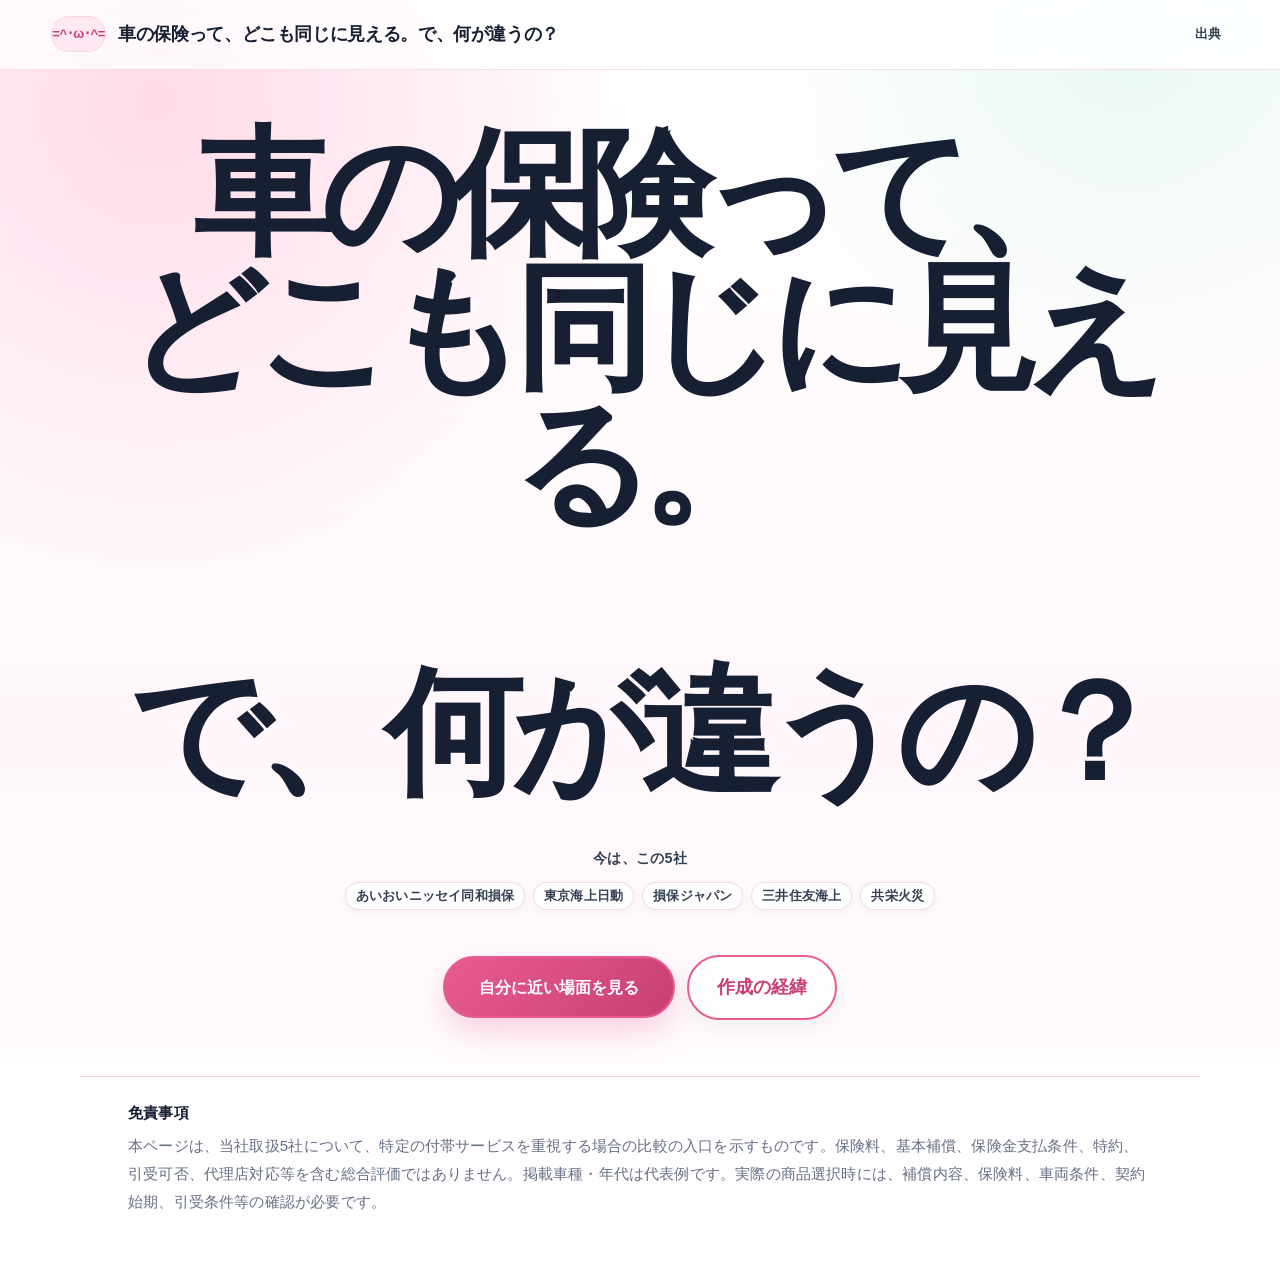
==== index.html @ 7c04222b "Improve case list transition feedback" ====
<!doctype html>
<html lang="ja">
<head>
  <meta charset="utf-8">
  <meta name="viewport" content="width=device-width, initial-scale=1">
  <title>車の保険って、どこも同じに見える。で、何が違うの？</title>
  <meta name="description" content="似ていて選びにくい自動車保険5社を、読者の場面ごとに整理するページです。">
  <link rel="stylesheet" href="style.css">
</head>
<body>
  <header class="site-header">
    <a class="brand" href="#home" data-nav="home" aria-label="トップへ">
      <span class="cat-mark" aria-hidden="true">=^･ω･^=</span>
      <span>車の保険って、どこも同じに見える。で、何が違うの？</span>
    </a>
    <nav class="top-nav" aria-label="補足情報">
      <button type="button" data-nav="sources">出典</button>
    </nav>
  </header>

  <main>
    <section id="home" class="screen active hero" aria-labelledby="home-title">
      <div class="first-view">
        <h1 id="home-title">車の保険って、<br>どこも同じに見える。<br><br>で、何が違うの？</h1>
        <div class="current-companies" aria-label="今表示している保険会社">
          <p class="current-companies-title">今は、この5社</p>
          <ul class="company-chips">
            <li>あいおいニッセイ同和損保</li>
            <li>東京海上日動</li>
            <li>損保ジャパン</li>
            <li>三井住友海上</li>
            <li>共栄火災</li>
          </ul>
        </div>
        <div class="hero-actions single-action">
          <button class="primary-btn" type="button" data-nav="cases">自分に近い場面を見る</button>
          <button class="secondary-btn hero-sub-btn" type="button" data-nav="background">作成の経緯</button>
        </div>
      </div>
    </section>

    <section id="cases" class="screen result-screen" aria-labelledby="cases-title">
      <p class="eyebrow">場面一覧</p>
      <div class="cases-arrival" aria-live="polite">場面一覧を表示しました</div>
      <h1 id="cases-title">いちばん近い使い方を選ぶ</h1>
      <p class="cases-lead">この中から、いちばん近い使い方を選んでください。</p>
      <p>車の使い方が近い場面から、事故時に重視したい付帯サービスの違いを確認できます。近い場面を選ぶと、第一比較候補にする理由と、他社との比較ポイントを確認できます。</p>
      <div id="caseCards" class="case-cards" aria-label="場面一覧"></div>
      <p class="diagnosis-link"><button type="button" id="startBtnFromCases">詳しく診断したい方はこちら</button></p>
    </section>

    <section id="caseDetail" class="screen result-screen" aria-labelledby="case-detail-title">
      <div id="caseDetailBody"></div>
    </section>

    <section id="question" class="screen" aria-labelledby="question-title">
      <div class="question-shell">
        <div class="progress-meta"><span id="questionCount">質問 1 / 20</span><span id="answeredCount">未回答</span></div>
        <div class="progress-track" aria-hidden="true"><div id="progressBar" class="progress-bar"></div></div>
        <article class="question-card">
          <p id="questionCategory" class="eyebrow"></p>
          <h1 id="question-title"></h1>
          <div id="choices" class="choices"></div>
        </article>
        <div class="question-actions">
          <button id="backBtn" class="secondary-btn" type="button">戻る</button>
          <button id="nextBtn" class="primary-btn" type="button">次へ</button>
        </div>
      </div>
    </section>

    <section id="summary" class="screen result-screen" aria-labelledby="summary-title">
      <p class="eyebrow">結果サマリー</p>
      <h1 id="summary-title">あなたの事故時不安タイプは…</h1>
      <div id="topResult" class="top-result"></div>
      <div id="scoreList" class="score-list"></div>
      <p id="compareReason" class="callout"></p>
      <div class="screen-actions">
        <button class="primary-btn" type="button" data-nav="detail">詳細理由を見る</button>
        <button class="secondary-btn" type="button" data-nav="actions">次のアクション</button>
      </div>
    </section>

    <section id="detail" class="screen result-screen" aria-labelledby="detail-title">
      <p class="eyebrow">詳細理由</p>
      <h1 id="detail-title">なぜこのタイプに近いのか</h1>
      <div id="detailBody" class="detail-grid"></div>
      <div class="screen-actions">
        <button class="secondary-btn" type="button" data-nav="summary">結果サマリーへ戻る</button>
        <button class="primary-btn" type="button" data-nav="actions">次のアクションへ</button>
      </div>
    </section>

    <section id="actions" class="screen result-screen" aria-labelledby="actions-title">
      <p class="eyebrow">次のアクション</p>
      <h1 id="actions-title">結果を保険選びの軸にする</h1>
      <div class="action-cards">
        <article><h2>詳細を見る</h2><p>一致度が高い理由を確認し、事故時に何を重視したいかを言葉にしておきましょう。</p></article>
        <article><h2>他のタイプも比較する</h2><p>上位だけでなく、条件次第のタイプも確認すると見落としを減らせます。</p></article>
        <article><h2>契約前に確認する</h2><p>実際の契約判断には補償内容・保険料・車両条件の確認が必要です。</p></article>
      </div>
      <div class="screen-actions"><button class="secondary-btn" type="button" data-nav="summary">結果へ戻る</button><button class="primary-btn" type="button" id="restartBtn">もう一度診断する</button></div>
    </section>



    <section id="background" class="screen result-screen" aria-labelledby="background-title">
      <p class="eyebrow">作成の経緯</p>
      <h1 id="background-title">似ていて選びにくい、をほどくために</h1>
      <div class="background-reading" aria-label="作成の経緯">
        <p>自動車保険って、パンフレットを見るとだいたい全部良さそうに見えます。</p>
        <p>事故対応もある。<br>ドラレコもある。<br>ロードサービスもある。<br>家族への通知もある。</p>
        <p>でも、選ぶ側からすると、<br>「で、自分の場合はどこを見るの？」<br>ってなりませんか。</p>
        <p>このページは、保険会社の優劣を決めるためではありません。</p>
        <p>今は、あいおいニッセイ同和損保、東京海上日動、損保ジャパン、三井住友海上、共栄火災の5社を、<br>事故の場面ごとに見たとき、どこに違いが出るのかを整理しています。</p>
        <p>なんとなく良さそう、で選ばないための入口です。</p>
      </div>
    </section>

    <section id="sources" class="screen result-screen" aria-labelledby="sources-title">
      <p class="eyebrow">出典・参考資料</p>
      <h1 id="sources-title">このページの出典</h1>
      <p>各社の公式サイト・商品説明資料など一次情報をもとに、付帯サービス面の比較入口を整理しています。情報確認日：2026年6月25日。商品資料によって対象となる契約始期日が異なります。</p>
      <ul class="source-list">
        <li><a href="#">あいおいニッセイ同和損保 公式サイト</a></li>
        <li><a href="#">東京海上日動 公式サイト</a></li>
        <li><a href="#">損保ジャパン 公式サイト</a></li>
        <li><a href="#">三井住友海上 公式サイト</a></li>
        <li><a href="#">共栄火災 公式サイト</a></li>
        <li><a href="#">金融庁「自動車保険の概況」</a></li>
        <li><a href="#">国土交通省「交通事故統計」</a></li>
        <li><a href="#">一般社団法人 日本損害保険協会</a></li>
        <li><a href="#">各社パンフレット・商品説明資料・重要事項説明書</a></li>
      </ul>
    </section>
  </main>

  <footer class="disclaimer">
    <strong>免責事項</strong>
    <p>本ページは、当社取扱5社について、特定の付帯サービスを重視する場合の比較の入口を示すものです。保険料、基本補償、保険金支払条件、特約、引受可否、代理店対応等を含む総合評価ではありません。掲載車種・年代は代表例です。実際の商品選択時には、補償内容、保険料、車両条件、契約始期、引受条件等の確認が必要です。</p>
  </footer>
  <script src="script.js"></script>
</body>
</html>
---- style.css ----
:root{
  --rose-50:#fff7fb;
  --rose-100:#ffe8f1;
  --rose-200:#ffd1e2;
  --rose-500:#e85b91;
  --rose-600:#c83f73;
  --plum-900:#172033;
  --plum-700:#344054;
  --slate-500:#667085;
  --line:#f0d6e2;
  --paper:#fff;
  --paper-tint:#fffafd;
  --mint:#e8f8f1;
  --shadow-sm:0 8px 24px rgba(41,28,48,.08);
  --shadow-lg:0 26px 70px rgba(37,27,43,.13);
  --radius-lg:28px;
  --radius-md:20px;
  --content:1120px;
}
*{box-sizing:border-box}
html{scroll-behavior:auto}
body{
  margin:0;
  min-height:100vh;
  background:
    radial-gradient(circle at 12% 8%,rgba(255,209,226,.78),transparent 30rem),
    radial-gradient(circle at 88% 2%,rgba(232,248,241,.9),transparent 24rem),
    linear-gradient(180deg,#fff 0%,var(--rose-50) 58%,#fff 100%);
  color:var(--plum-900);
  font-family:ui-sans-serif,-apple-system,BlinkMacSystemFont,"Hiragino Sans","Yu Gothic",Meiryo,sans-serif;
  font-size:18px;
  line-height:1.85;
  letter-spacing:.01em;
}
button,a{touch-action:manipulation}
button{font:inherit}
a{color:var(--rose-600);text-underline-offset:.18em}
a:hover{color:var(--plum-900)}
.site-header{
  position:sticky;top:0;z-index:10;
  display:flex;justify-content:space-between;gap:16px;align-items:center;
  padding:16px clamp(18px,4vw,56px);
  background:rgba(255,255,255,.78);
  backdrop-filter:blur(18px) saturate(145%);
  border-bottom:1px solid rgba(240,214,226,.78);
}
.brand{display:flex;gap:12px;align-items:center;color:var(--plum-900);text-decoration:none;font-weight:900;letter-spacing:-.02em}
.cat-mark{display:inline-grid;place-items:center;min-width:36px;height:36px;border-radius:999px;background:var(--rose-100);color:var(--rose-600);font-size:13px;border:1px solid var(--rose-200)}
.top-nav{display:flex;gap:8px;padding:4px;border:1px solid rgba(240,214,226,.75);border-radius:999px;background:rgba(255,255,255,.74)}
.top-nav button{border:0;background:transparent;color:var(--slate-500);padding:8px 14px;border-radius:999px;cursor:pointer;font-weight:800;font-size:.92rem}
.top-nav button:hover{background:var(--rose-50);color:var(--rose-600)}
.screen{display:none;max-width:var(--content);margin:0 auto;padding:78px clamp(18px,4vw,48px)}
.screen.active{display:block}
.hero{grid-template-columns:minmax(0,1.18fr) minmax(300px,.82fr);gap:42px;align-items:center;min-height:calc(100vh - 156px)}
.hero.active{display:grid}
.hero-copy{position:relative}.hero-copy:before{content:"";position:absolute;left:-22px;top:6px;width:6px;height:96px;border-radius:99px;background:linear-gradient(var(--rose-500),var(--rose-200));display:none}
.eyebrow{margin:0 0 10px;color:var(--rose-600);font-weight:900;letter-spacing:.12em;font-size:.78rem;text-transform:uppercase}
h1{font-size:clamp(2.15rem,5vw,4.35rem);line-height:1.13;margin:8px 0 28px;letter-spacing:-.055em;font-weight:950;text-wrap:balance}
h2{font-size:1.35rem;line-height:1.42;margin:0 0 10px;letter-spacing:-.025em}.hero-copy p{max-width:760px;color:var(--plum-700)}
.note,.disclaimer{font-size:.94rem;color:var(--slate-500)}
.primary-btn,.secondary-btn{border-radius:999px;padding:14px 28px;border:2px solid var(--rose-500);cursor:pointer;font-weight:900;transition:transform .18s ease,box-shadow .18s ease,background .18s ease,border-color .18s ease;min-height:56px}
.primary-btn{background:linear-gradient(135deg,var(--rose-500),var(--rose-600));color:#fff;box-shadow:0 14px 30px rgba(232,91,145,.26)}
.primary-btn:hover{transform:translateY(-2px);box-shadow:0 18px 38px rgba(232,91,145,.32)}
.primary-btn:disabled{opacity:.45;cursor:not-allowed;transform:none;box-shadow:none}.secondary-btn{background:rgba(255,255,255,.86);color:var(--rose-600)}.secondary-btn:hover{background:var(--rose-50);transform:translateY(-1px)}
.hero-card,.question-card,.top-result,.score-row,.detail-grid article,.action-cards article,.source-list,.case-detail-panel{background:rgba(255,255,255,.88);border:1px solid rgba(240,214,226,.86);border-radius:var(--radius-lg);box-shadow:var(--shadow-lg)}
.hero-card{padding:36px;position:relative;overflow:hidden}.hero-card:after{content:"";position:absolute;right:-42px;bottom:-42px;width:160px;height:160px;border-radius:999px;background:var(--mint);z-index:-1}.hero-card ul{margin:18px 0 0;padding:0;list-style:none;display:grid;gap:12px}.hero-card li{padding:12px 14px;border-radius:16px;background:var(--rose-50);font-weight:800;color:var(--plum-700)}
.line-cat{width:88px;height:56px;border:3px solid var(--rose-500);border-bottom:0;border-radius:50px 50px 0 0;position:relative;margin-bottom:22px}.line-cat:before,.line-cat:after{content:"";position:absolute;top:-12px;width:0;height:0;border-left:12px solid transparent;border-right:12px solid transparent;border-bottom:18px solid var(--rose-500)}.line-cat:before{left:10px}.line-cat:after{right:10px}
.question-shell{max-width:850px;margin:0 auto}.progress-meta{display:flex;justify-content:space-between;color:var(--slate-500);font-weight:800;font-size:.92rem}.progress-track{height:12px;background:var(--rose-100);border-radius:99px;overflow:hidden;margin:12px 0 24px;box-shadow:inset 0 1px 2px rgba(37,27,43,.08)}.progress-bar{height:100%;width:5%;background:linear-gradient(90deg,var(--rose-500),var(--rose-600));border-radius:99px;transition:width .22s ease}.question-card{padding:clamp(26px,5vw,48px)}
.choices{display:grid;gap:12px}.choice{display:flex;gap:14px;align-items:flex-start;width:100%;text-align:left;border:2px solid var(--rose-100);border-radius:22px;background:#fff;padding:17px 18px;cursor:pointer;color:var(--plum-700);box-shadow:0 4px 14px rgba(41,28,48,.04);transition:.18s ease}.choice:hover,.choice.selected{border-color:var(--rose-500);background:linear-gradient(180deg,#fff,var(--rose-50));transform:translateY(-1px)}.choice.selected{box-shadow:0 10px 28px rgba(232,91,145,.16)}.choice-key{display:inline-grid;place-items:center;min-width:34px;height:34px;border-radius:50%;background:var(--rose-100);color:var(--rose-600);font-weight:950;line-height:1}
.question-actions,.screen-actions{display:flex;gap:12px;justify-content:space-between;margin-top:26px;flex-wrap:wrap}.result-screen{max-width:1000px}.result-screen>p:not(.eyebrow){color:var(--plum-700);max-width:820px}.top-result{padding:34px;margin-bottom:22px;background:linear-gradient(135deg,#fff 0%,var(--rose-50) 100%);position:relative;overflow:hidden}.top-result:after{content:"Best match";position:absolute;right:28px;top:26px;color:rgba(200,63,115,.12);font-weight:950;font-size:clamp(2rem,8vw,5.5rem);letter-spacing:-.08em;line-height:1}.top-result h2{font-size:clamp(1.9rem,4vw,3rem);margin:8px 0 10px;position:relative;z-index:1}.top-result p{position:relative;z-index:1;max-width:720px;color:var(--plum-700)}
.score-list{display:grid;gap:14px}.score-row{padding:20px 22px;box-shadow:var(--shadow-sm)}.score-head{display:flex;justify-content:space-between;gap:14px;font-weight:900;line-height:1.5}.meter{height:11px;background:var(--rose-100);border-radius:99px;overflow:hidden;margin-top:12px}.meter span{display:block;height:100%;background:linear-gradient(90deg,var(--rose-500),var(--rose-600));border-radius:inherit}.badge{display:inline-block;background:#fff;color:var(--rose-600);border:1px solid var(--rose-200);padding:4px 12px;border-radius:999px;font-size:.85rem;font-weight:900}.callout{border:1px solid var(--rose-200);border-left:6px solid var(--rose-500);background:#fff;padding:18px 20px;border-radius:18px;box-shadow:var(--shadow-sm);color:var(--plum-700)}
.detail-grid,.action-cards{display:grid;grid-template-columns:repeat(2,minmax(0,1fr));gap:16px}.detail-grid article,.action-cards article{padding:26px;box-shadow:var(--shadow-sm)}.detail-grid article p,.action-cards article p{color:var(--plum-700);margin-bottom:0}.action-cards article:nth-child(1),.detail-grid article:nth-child(1){background:linear-gradient(180deg,#fff,var(--rose-50))}

.hero-actions{display:flex;gap:12px;flex-wrap:wrap;margin:28px 0 12px}
.subtle-link,.diagnosis-link{margin-top:18px;color:var(--slate-500);font-size:.94rem}.subtle-link button,.diagnosis-link button,.footer-link{border:0;background:transparent;color:var(--rose-600);text-decoration:underline;text-underline-offset:.18em;cursor:pointer;font-weight:800;padding:0}.subtle-link button:hover,.diagnosis-link button:hover,.footer-link:hover{color:var(--plum-900)}
.case-cards{display:grid;grid-template-columns:repeat(2,minmax(0,1fr));gap:16px;margin-top:28px}.case-detail-panel{padding:clamp(26px,5vw,42px);background:linear-gradient(180deg,#fff,var(--rose-50));box-shadow:var(--shadow-lg)}.case-detail-panel h1{font-size:clamp(2rem,4vw,3.25rem)}.case-detail-grid{display:grid;grid-template-columns:repeat(2,minmax(0,1fr));gap:16px;margin-top:24px}.case-detail-grid article{padding:20px;border-radius:20px;background:#fff;border:1px solid rgba(240,214,226,.86);box-shadow:var(--shadow-sm)}.case-detail-grid p{margin:0;color:var(--plum-700)}.quiet{border-color:var(--rose-200);box-shadow:none}

.source-list{padding:18px;list-style:none;display:grid;gap:10px}.source-list li{margin:0}.source-list a{display:flex;align-items:center;gap:10px;padding:14px 16px;border-radius:16px;background:#fff;text-decoration:none;font-weight:800;color:var(--plum-700);border:1px solid rgba(240,214,226,.68)}.source-list a:before{content:"↗";display:inline-grid;place-items:center;width:26px;height:26px;border-radius:999px;background:var(--rose-100);color:var(--rose-600);font-size:.85rem}.source-list a:hover{border-color:var(--rose-500);transform:translateY(-1px);box-shadow:var(--shadow-sm)}
.disclaimer{max-width:var(--content);margin:0 auto 36px;padding:22px clamp(18px,4vw,48px);border-top:1px solid var(--line)}.disclaimer strong{color:var(--plum-900)}.disclaimer p{margin:.35rem 0 0}
@media(min-width:900px){.hero-copy:before{display:block}}
@media(max-width:760px){body{font-size:16px;line-height:1.78}.site-header{align-items:center}.brand span:last-child{font-size:.95rem}.top-nav{display:none}.screen{padding-top:48px}.hero{min-height:auto}.hero.active,.detail-grid,.action-cards,.case-cards,.case-detail-grid{display:block}.hero-card,.detail-grid article,.action-cards article,.case-detail-grid article{margin-top:16px}h1{font-size:clamp(2rem,11vw,3rem)}.primary-btn,.secondary-btn{width:100%}.question-actions{flex-direction:column-reverse}.screen-actions{display:grid}.score-head{display:block}.top-result:after{display:none}.source-list{padding:12px}.source-list a{padding:13px}}
@media(prefers-reduced-motion:reduce){*,*::before,*::after{scroll-behavior:auto!important;transition:none!important}}

.case-group{margin-top:30px}
.case-group h2{padding-bottom:8px;border-bottom:1px solid var(--line)}
.faq-panel{margin-top:34px;padding:26px;background:#fff;border:1px solid var(--line);border-radius:var(--radius-lg);box-shadow:var(--shadow-sm)}
.faq-panel details{border-top:1px solid var(--line);padding:14px 0}.faq-panel details:first-of-type{border-top:0}.faq-panel summary{cursor:pointer;font-weight:900;color:var(--plum-900)}
.case-detail-panel section{margin-top:26px;padding-top:22px;border-top:1px solid var(--line)}
.case-detail-panel ul{margin:10px 0 0;padding-left:1.3em}.case-detail-panel li{margin:.25rem 0;color:var(--plum-700)}
.comparison-table{display:grid;border:1px solid var(--line);border-radius:20px;overflow:hidden;background:#fff;box-shadow:var(--shadow-sm)}
.comparison-row{display:grid;grid-template-columns:1fr 1.35fr 2fr;border-top:1px solid var(--line)}
.comparison-row:first-child{border-top:0}.comparison-row>div{padding:14px 16px;border-left:1px solid var(--line);color:var(--plum-700)}.comparison-row>div:first-child{border-left:0;font-weight:900;color:var(--plum-900)}
.comparison-head{background:var(--rose-50);font-weight:900}.comparison-head>div{color:var(--plum-900)}
.detail-sources{padding:0;background:transparent;border:0;box-shadow:none}.detail-sources li{padding:14px;border:1px solid var(--line);border-radius:16px;background:#fff}.detail-sources p{margin:.35rem 0 0;color:var(--plum-700);font-size:.95rem}.source-list p{margin:.25rem 0 0;color:var(--plum-700);font-size:.94rem}
@media(max-width:760px){.comparison-table{display:block;border:0;background:transparent;box-shadow:none}.comparison-head{display:none}.comparison-row{display:block;margin-top:14px;border:1px solid var(--line);border-radius:18px;background:#fff;overflow:hidden}.comparison-row>div{display:block;border-left:0;border-top:1px solid var(--line);padding:12px 14px}.comparison-row>div:first-child{border-top:0;background:var(--rose-50)}.comparison-row>div::before{content:attr(data-label);display:block;font-size:.78rem;font-weight:900;color:var(--rose-600);margin-bottom:4px}.comparison-row>div:first-child::before{display:none}}
/* Progressive reading hierarchy */
.case-group{margin-top:42px;padding-top:8px}
.case-group-heading{margin-bottom:18px;max-width:780px}
.case-group-heading h2{font-size:clamp(1.7rem,3vw,2.25rem);margin:10px 0 6px;border:0;padding:0}
.case-group-heading p{margin:0;color:var(--plum-700)}
.badge-direct{background:var(--rose-50);color:var(--rose-600);border-color:var(--rose-200)}
.badge-branch{background:#f6f7f9;color:var(--plum-700);border-color:#e5e7eb}
.case-detail-panel{background:#fff}
.case-detail-panel h1{max-width:900px;margin-bottom:24px}
.conclusion-box{margin-top:18px!important;padding:clamp(22px,4vw,34px)!important;border:1px solid var(--rose-200)!important;border-left:8px solid var(--rose-500)!important;border-radius:24px;background:linear-gradient(180deg,#fff,var(--rose-50));box-shadow:var(--shadow-sm)}
.conclusion-box h2{font-size:clamp(1.7rem,3vw,2.45rem);color:var(--rose-600);margin:0 0 12px;line-height:1.35}
.conclusion-text{font-size:1.08rem;font-weight:800;color:var(--plum-900);margin:0 0 16px}
.reason-line{display:grid;grid-template-columns:5.2em 1fr;gap:8px;margin-top:12px;color:var(--plum-700)}
.reason-line strong{color:var(--plum-900)}
.reason-line.muted{padding-top:12px;border-top:1px solid rgba(240,214,226,.9);color:var(--slate-500)}
.case-detail-panel section:not(.conclusion-box){margin-top:34px;padding-top:26px}
.case-detail-panel section h2{font-size:clamp(1.35rem,2.5vw,1.85rem);margin-bottom:14px}
.case-detail-panel li{margin:.45rem 0;padding-left:.15rem;line-height:1.78}
.accordion-stack{display:grid;gap:14px;margin-top:34px}
.accordion-stack details{border:1px solid #e5e7eb;border-radius:20px;background:#fff;box-shadow:var(--shadow-sm);overflow:hidden}
.accordion-stack summary{cursor:pointer;list-style:none;padding:18px 22px;font-weight:950;color:var(--plum-900);min-height:60px;display:flex;align-items:center;justify-content:space-between;gap:16px}
.accordion-stack summary::-webkit-details-marker{display:none}
.accordion-stack summary:after{content:"＋";display:inline-grid;place-items:center;min-width:34px;height:34px;border-radius:999px;background:#f6f7f9;color:var(--plum-700);font-weight:950}
.accordion-stack details[open] summary{border-bottom:1px solid #e5e7eb}
.accordion-stack details[open] summary:after{content:"−";background:var(--rose-50);color:var(--rose-600)}
.accordion-stack details>*:not(summary){margin:18px 22px 22px}
.comparison-cards{display:grid;grid-template-columns:repeat(2,minmax(0,1fr));gap:16px}
.company-compare-card{border:1px solid #e5e7eb;border-radius:18px;padding:20px;background:#fff;box-shadow:var(--shadow-sm)}
.company-compare-card h3{font-size:1.2rem;margin:0 0 12px;color:var(--plum-900)}
.company-compare-card p{margin:12px 0 0;color:var(--plum-700);line-height:1.78}
.company-compare-card strong{display:block;color:var(--plum-900);font-weight:950;margin-bottom:2px}
.comparison-head{background:#f6f7f9}
.comparison-row>div::before{color:var(--plum-700)}
.detail-sources a:before,.source-list a:before{background:#f6f7f9;color:var(--plum-700)}
.detail-disclaimer,.source-note{margin-top:28px;padding-top:18px;border-top:1px solid #e5e7eb;color:var(--slate-500);font-size:.92rem;line-height:1.75}
.faq-panel{background:rgba(255,255,255,.8)}

@media(max-width:760px){
  .case-group{margin-top:34px}
  .reason-line{display:block}.reason-line strong{display:block;margin-bottom:2px}
  .accordion-stack summary{padding:16px;min-height:58px}
  .accordion-stack details>*:not(summary){margin:16px}
  .comparison-cards{display:block}
  .company-compare-card{margin-top:14px;padding:18px}
  .comparison-row>div:first-child{background:#f6f7f9}
  .comparison-row>div::before{color:var(--plum-700)}
}

/* Reader-first top page */
.top-nav{border:0;background:transparent;padding:0;gap:6px;align-items:center}
.top-nav button{font-size:.84rem;padding:6px 8px;font-weight:800;color:var(--plum-700)}
.nav-separator{color:var(--slate-500);font-size:.86rem}
.hero{display:block;max-width:880px;min-height:auto;padding-top:clamp(58px,9vw,112px);padding-bottom:clamp(58px,9vw,112px)}
.hero.active{display:block}
.hero-copy{max-width:800px;margin:0 auto}.hero-copy:before{display:none!important}
.hero-copy h1{font-size:clamp(3rem,9vw,6.8rem);line-height:1.04;margin-bottom:34px;letter-spacing:-.075em}
.hero-text{max-width:680px}.hero-text p{margin:0 0 1.2rem;color:var(--plum-700);font-size:clamp(.98rem,2vw,1.08rem);line-height:2.05}
.single-action{justify-content:center;margin:42px 0 28px}.single-action .primary-btn{font-size:1.02rem;padding-inline:34px}
.hero-copy .note{max-width:680px;margin:0 auto;text-align:center;line-height:1.8}
@media(max-width:760px){.site-header{gap:10px;padding:12px 14px;align-items:flex-start}.brand{gap:8px;line-height:1.35;flex:1}.cat-mark{display:none}.brand span:last-child{font-size:.9rem}.top-nav{display:flex;white-space:nowrap;margin-top:0}.top-nav button{font-size:.78rem;padding:4px}.hero{padding-top:42px}.hero-copy h1{font-size:clamp(2.75rem,14vw,4.3rem)}.hero-text p{line-height:1.95}.single-action .primary-btn{width:100%}}

/* Cover-first top page refinement */
.hero{
  max-width:none;
  padding:0;
}
.first-view{
  min-height:calc(100svh - 70px);
  display:grid;
  align-content:center;
  justify-items:center;
  gap:clamp(38px,7vh,72px);
  padding:clamp(28px,5vw,56px) clamp(18px,4vw,48px);
  text-align:center;
}
.first-view h1{
  margin:0;
  font-size:clamp(4rem,12vw,8.6rem);
  line-height:.98;
  letter-spacing:-.085em;
}
.hero-reading{
  max-width:760px;
  margin:0 auto;
  padding:clamp(56px,9vw,104px) clamp(18px,4vw,48px) clamp(72px,10vw,120px);
}
.hero-reading .hero-text{
  max-width:none;
}
.hero-reading .note{
  margin:34px 0 0;
  text-align:left;
}
@media(max-width:760px){
  .first-view{
    min-height:calc(100svh - 62px);
    align-items:center;
    padding:26px 18px 34px;
  }
  .first-view h1{
    font-size:clamp(3.45rem,16vw,5.3rem);
    line-height:1.02;
  }
  .single-action{
    margin:0 auto;
  }
  .single-action .primary-btn{
    width:auto;
    max-width:100%;
    padding-inline:24px;
  }
  .hero-reading{
    padding-top:54px;
  }
}

/* Compact case list */
.case-cards{display:block}
.case-group{margin-top:24px;padding-top:0}
.case-group-heading{margin-bottom:8px;max-width:none}
.case-group-heading .badge{display:none}
.case-group-heading h2{font-size:.98rem;line-height:1.4;margin:0 0 2px;padding:0;border:0;color:var(--plum-900);letter-spacing:-.01em}
.case-group-heading p{font-size:.82rem;line-height:1.55;color:var(--slate-500)}
.case-card-grid{display:grid;grid-template-columns:1fr;gap:0;border-top:1px solid #edf0f3;background:#fff}
.case-card{display:grid;grid-template-columns:minmax(0,1fr) auto;align-items:center;gap:12px;min-height:72px;padding:10px 6px 10px 0;border:0;border-bottom:1px solid #edf0f3;border-radius:0;background:transparent;box-shadow:none;color:var(--plum-900);transition:background .08s ease,color .08s ease,box-shadow .08s ease}
.case-card.is-direct,.case-card.is-branch{border-top:0}
.case-card:hover,.case-card:focus-visible{transform:none;box-shadow:none;border-color:#edf0f3;background:var(--rose-50);outline:0}
.case-card:focus-visible{box-shadow:inset 3px 0 0 var(--rose-500)}
.case-card-text{min-width:0}
.case-card h3{font-size:.98rem;line-height:1.35;margin:0 0 2px;color:var(--plum-900);letter-spacing:-.01em;overflow:hidden;text-overflow:ellipsis;white-space:nowrap}
.case-card p{margin:0;color:var(--plum-700);font-size:.84rem;line-height:1.45;display:-webkit-box;-webkit-line-clamp:1;-webkit-box-orient:vertical;overflow:hidden}
.case-card-arrow{color:var(--slate-500);font-size:1.45rem;line-height:1;font-weight:400;padding:0 2px}

@media(max-width:760px){
  .case-group{margin-top:22px}
  .case-group-heading{margin-bottom:6px}
  .case-group-heading h2{font-size:.94rem}
  .case-group-heading p{font-size:.78rem;line-height:1.45}
  .case-card-grid{display:block}
  .case-card-grid .case-card,.case-card{margin-top:0;min-height:64px;padding:8px 4px 8px 0}
  .case-card h3{font-size:.94rem;line-height:1.3}
  .case-card p{font-size:.8rem;line-height:1.4}
}

/* Lighter top intro */
.hero-reading-compact{
  padding-top:clamp(34px,6vw,64px);
  padding-bottom:clamp(48px,8vw,88px);
}
.hero-reading-compact .hero-text p{
  margin-bottom:.9rem;
}
.hero-reading-compact .note{
  margin-top:22px;
  font-size:.88rem;
  line-height:1.75;
}
.background-reading{
  margin-top:34px;
  padding:24px 26px;
  border:1px solid rgba(240,214,226,.86);
  border-radius:var(--radius-md);
  background:rgba(255,255,255,.74);
  box-shadow:var(--shadow-sm);
  color:var(--plum-700);
  font-size:.95rem;
  line-height:1.9;
}
.background-reading h2{
  color:var(--plum-900);
  font-size:1.12rem;
  margin-bottom:14px;
}
.background-reading p{
  margin:.75rem 0 0;
}
@media(max-width:760px){
  .hero-reading-compact{padding-top:34px}
  .hero-reading-compact .hero-text p{line-height:1.85}
  .background-reading{padding:20px;font-size:.9rem}
}

/* Title-only top page */
.first-view{
  min-height:calc(100svh - 69px);
  gap:clamp(28px,5vh,56px);
}
.single-action{
  align-items:center;
  justify-content:center;
  margin:0;
}
.hero-sub-btn{
  box-shadow:0 8px 22px rgba(41,28,48,.06);
}
@media(max-width:760px){
  .first-view{
    min-height:calc(100svh - 57px);
    gap:24px;
    padding:22px 18px 28px;
  }
  .first-view h1{
    font-size:clamp(3rem,15vw,4.8rem);
  }
  .single-action{
    display:grid;
    gap:10px;
    width:min(100%,330px);
  }
  .single-action .primary-btn,
  .single-action .secondary-btn{
    width:100%;
    min-height:52px;
    padding:12px 18px;
  }
}

/* Lightweight company chips on the top page */
.current-companies{
  display:grid;
  justify-items:center;
  gap:10px;
  max-width:760px;
}
.current-companies-title{
  margin:0;
  color:var(--plum-700);
  font-size:.9rem;
  font-weight:900;
  letter-spacing:.02em;
}
.company-chips{
  display:flex;
  flex-wrap:wrap;
  justify-content:center;
  gap:8px;
  margin:0;
  padding:0;
  list-style:none;
}
.company-chips li{
  display:inline-flex;
  align-items:center;
  min-height:28px;
  padding:4px 10px;
  border:1px solid rgba(240,214,226,.9);
  border-radius:999px;
  background:rgba(255,255,255,.72);
  color:var(--plum-700);
  font-size:clamp(.72rem,1.8vw,.82rem);
  font-weight:800;
  line-height:1.35;
  box-shadow:0 4px 12px rgba(41,28,48,.04);
}
@media(max-width:760px){
  .current-companies{gap:8px}
  .current-companies-title{font-size:.84rem}
  .company-chips{gap:6px}
  .company-chips li{min-height:26px;padding:3px 8px;font-size:.7rem}
}

/* Page-based case detail navigation */
.inline-detail-kicker{
  margin:14px 0 6px;
  color:var(--rose-600);
  font-size:.88rem;
  font-weight:950;
  letter-spacing:.04em;
}
.case-card.is-return-target{
  background:var(--rose-50);
  box-shadow:inset 4px 0 0 var(--rose-500);
}
.case-detail-nav{
  display:flex;
  justify-content:space-between;
  align-items:center;
  gap:12px;
  flex-wrap:wrap;
}
.case-detail-nav-top{
  margin-bottom:24px;
}
.case-detail-nav-bottom{
  margin-top:30px;
  padding-top:22px;
  border-top:1px solid #e5e7eb;
}
.case-step-actions{
  display:flex;
  gap:10px;
  flex-wrap:wrap;
}
.case-step-actions .secondary-btn:disabled{
  opacity:.45;
  cursor:not-allowed;
  transform:none;
}
@media(max-width:760px){
  .case-detail-nav,
  .case-step-actions{
    display:grid;
    width:100%;
  }
}

/* Fast arrival feedback for case list */
#cases{
  position:relative;
}
#cases .eyebrow,
#cases-title,
.cases-lead{
  position:relative;
  z-index:1;
}
.cases-lead{
  font-weight:900;
  color:var(--plum-900)!important;
}
.cases-arrival{
  position:absolute;
  top:58px;
  right:clamp(18px,4vw,48px);
  z-index:2;
  padding:8px 14px;
  border:1px solid var(--rose-200);
  border-radius:999px;
  background:rgba(255,255,255,.94);
  color:var(--rose-600);
  font-size:.86rem;
  font-weight:900;
  line-height:1.4;
  box-shadow:var(--shadow-sm);
  opacity:0;
  pointer-events:none;
  transform:translateY(-4px);
}
#cases::before{
  content:"";
  position:absolute;
  top:46px;
  left:clamp(10px,3vw,34px);
  right:clamp(10px,3vw,34px);
  height:178px;
  border-radius:28px;
  background:linear-gradient(90deg,rgba(255,232,241,.86),rgba(255,250,253,.2));
  opacity:0;
  pointer-events:none;
}
#cases.cases-just-shown::before{
  animation:casesArrivalWash .5s ease-out both;
}
#cases.cases-just-shown .cases-arrival{
  animation:casesArrivalNotice .65s ease-out both;
}
@keyframes casesArrivalWash{
  0%{opacity:0;transform:scale(.985)}
  18%{opacity:1;transform:scale(1)}
  100%{opacity:0;transform:scale(1)}
}
@keyframes casesArrivalNotice{
  0%{opacity:0;transform:translateY(-4px)}
  20%{opacity:1;transform:translateY(0)}
  72%{opacity:1;transform:translateY(0)}
  100%{opacity:0;transform:translateY(-2px)}
}
@media(max-width:760px){
  .cases-arrival{
    position:relative;
    top:auto;
    right:auto;
    display:inline-block;
    margin:0 0 10px;
  }
  #cases::before{
    top:34px;
    height:188px;
  }
}
@media(prefers-reduced-motion:reduce){
  #cases.cases-just-shown::before,
  #cases.cases-just-shown .cases-arrival{
    animation:none!important;
  }
}
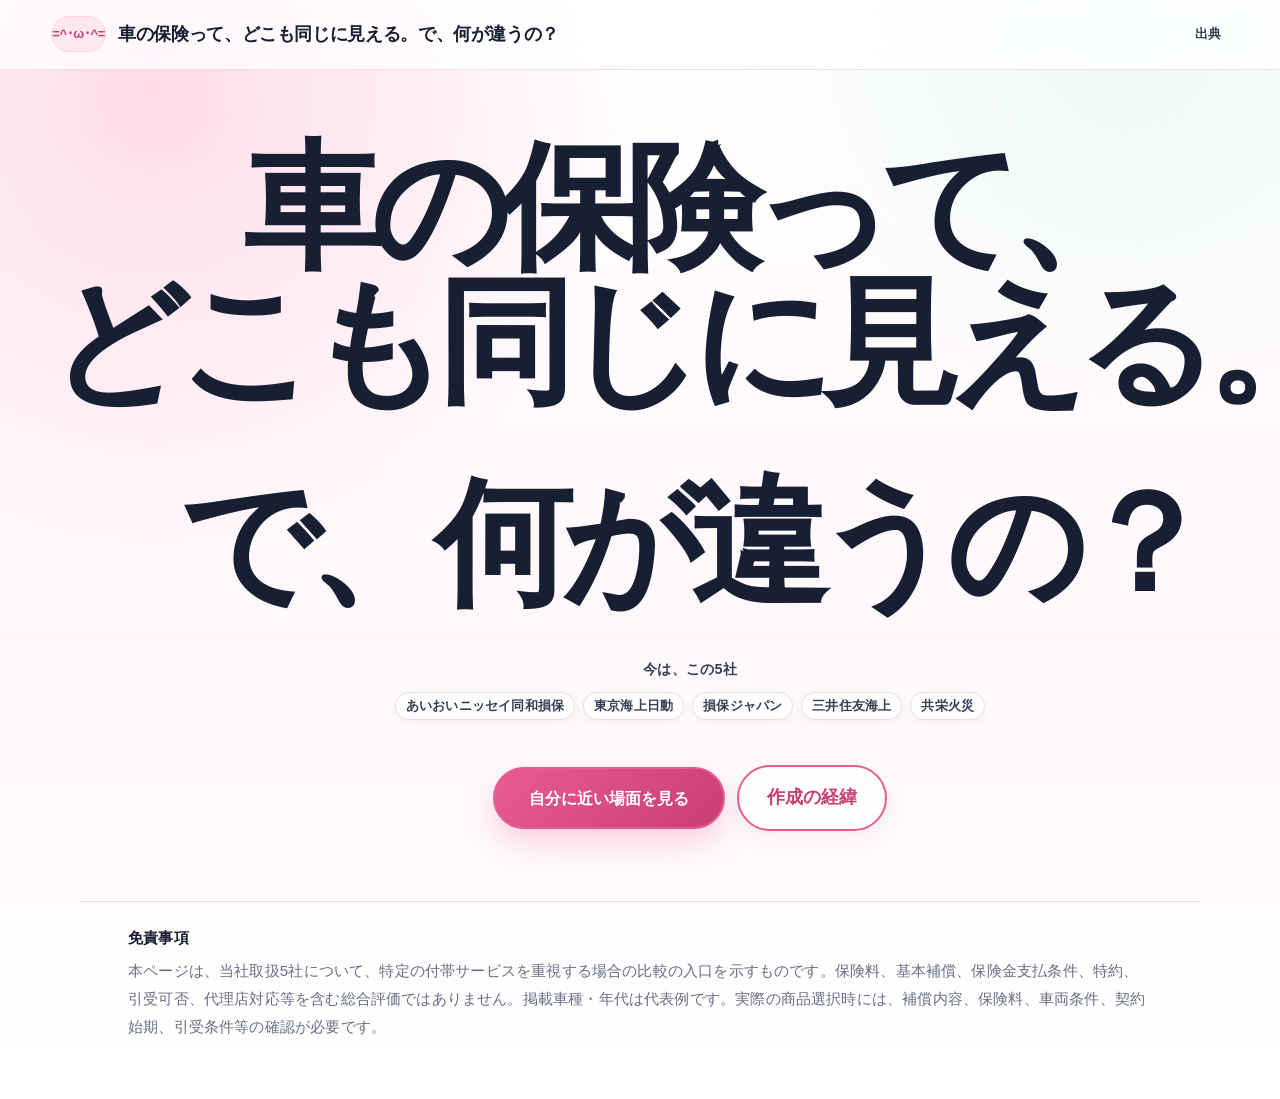
==== commit 6b55ac97: "Fix case list screen transition" ====
--- a/index.html
+++ b/index.html
@@ -21,7 +21,11 @@
   <main>
     <section id="home" class="screen active hero" aria-labelledby="home-title">
       <div class="first-view">
-        <h1 id="home-title">車の保険って、<br>どこも同じに見える。<br><br>で、何が違うの？</h1>
+        <h1 id="home-title" class="hero-title">
+          <span>車の保険って、</span>
+          <span>どこも同じに見える。</span>
+          <span class="hero-title-gap">で、何が違うの？</span>
+        </h1>
         <div class="current-companies" aria-label="今表示している保険会社">
           <p class="current-companies-title">今は、この5社</p>
           <ul class="company-chips">
@@ -41,7 +45,6 @@
 
     <section id="cases" class="screen result-screen" aria-labelledby="cases-title">
       <p class="eyebrow">場面一覧</p>
-      <div class="cases-arrival" aria-live="polite">場面一覧を表示しました</div>
       <h1 id="cases-title">いちばん近い使い方を選ぶ</h1>
       <p class="cases-lead">この中から、いちばん近い使い方を選んでください。</p>
       <p>車の使い方が近い場面から、事故時に重視したい付帯サービスの違いを確認できます。近い場面を選ぶと、第一比較候補にする理由と、他社との比較ポイントを確認できます。</p>
--- a/style.css
+++ b/style.css
@@ -399,83 +399,51 @@
   }
 }
 
-/* Fast arrival feedback for case list */
-#cases{
-  position:relative;
-}
-#cases .eyebrow,
-#cases-title,
-.cases-lead{
-  position:relative;
-  z-index:1;
-}
-.cases-lead{
-  font-weight:900;
-  color:var(--plum-900)!important;
-}
-.cases-arrival{
-  position:absolute;
-  top:58px;
-  right:clamp(18px,4vw,48px);
-  z-index:2;
-  padding:8px 14px;
-  border:1px solid var(--rose-200);
-  border-radius:999px;
-  background:rgba(255,255,255,.94);
-  color:var(--rose-600);
-  font-size:.86rem;
-  font-weight:900;
-  line-height:1.4;
-  box-shadow:var(--shadow-sm);
-  opacity:0;
-  pointer-events:none;
-  transform:translateY(-4px);
-}
-#cases::before{
-  content:"";
-  position:absolute;
-  top:46px;
-  left:clamp(10px,3vw,34px);
-  right:clamp(10px,3vw,34px);
-  height:178px;
-  border-radius:28px;
-  background:linear-gradient(90deg,rgba(255,232,241,.86),rgba(255,250,253,.2));
-  opacity:0;
-  pointer-events:none;
-}
-#cases.cases-just-shown::before{
-  animation:casesArrivalWash .5s ease-out both;
-}
-#cases.cases-just-shown .cases-arrival{
-  animation:casesArrivalNotice .65s ease-out both;
-}
-@keyframes casesArrivalWash{
-  0%{opacity:0;transform:scale(.985)}
-  18%{opacity:1;transform:scale(1)}
-  100%{opacity:0;transform:scale(1)}
-}
-@keyframes casesArrivalNotice{
-  0%{opacity:0;transform:translateY(-4px)}
-  20%{opacity:1;transform:translateY(0)}
-  72%{opacity:1;transform:translateY(0)}
-  100%{opacity:0;transform:translateY(-2px)}
-}
-@media(max-width:760px){
-  .cases-arrival{
-    position:relative;
-    top:auto;
-    right:auto;
-    display:inline-block;
-    margin:0 0 10px;
-  }
-  #cases::before{
-    top:34px;
-    height:188px;
-  }
-}
-@media(prefers-reduced-motion:reduce){
-  #cases.cases-just-shown::before,
-  #cases.cases-just-shown .cases-arrival{
-    animation:none!important;
-  }
-}
+/* Page-state case list transition and stable mobile title */
+.hero-title{
+  display:grid;
+  justify-items:center;
+  width:min(100%, 9.6em);
+  max-width:9.6em;
+  overflow-wrap:normal;
+  word-break:keep-all;
+  text-wrap:balance;
+}
+.hero-title span{
+  display:block;
+  white-space:nowrap;
+}
+.hero-title-gap{
+  margin-top:.48em;
+}
+@media(max-width:760px){
+  body{overflow-x:hidden}
+  .first-view{
+    gap:clamp(18px,4vh,28px);
+    padding-inline:clamp(14px,4.8vw,22px);
+  }
+  .first-view h1,
+  .hero-title{
+    font-size:clamp(2.28rem,11.7vw,3.58rem);
+    line-height:1.12;
+    letter-spacing:-.045em;
+    width:min(100%, 9.8em);
+    max-width:9.8em;
+  }
+}
+@media(max-width:380px){
+  .first-view{
+    min-height:calc(100svh - 57px);
+    gap:16px;
+  }
+  .first-view h1,
+  .hero-title{
+    font-size:clamp(2.06rem,11vw,2.62rem);
+    line-height:1.14;
+    letter-spacing:-.035em;
+  }
+  .company-chips li{
+    font-size:.66rem;
+    padding-inline:7px;
+  }
+}
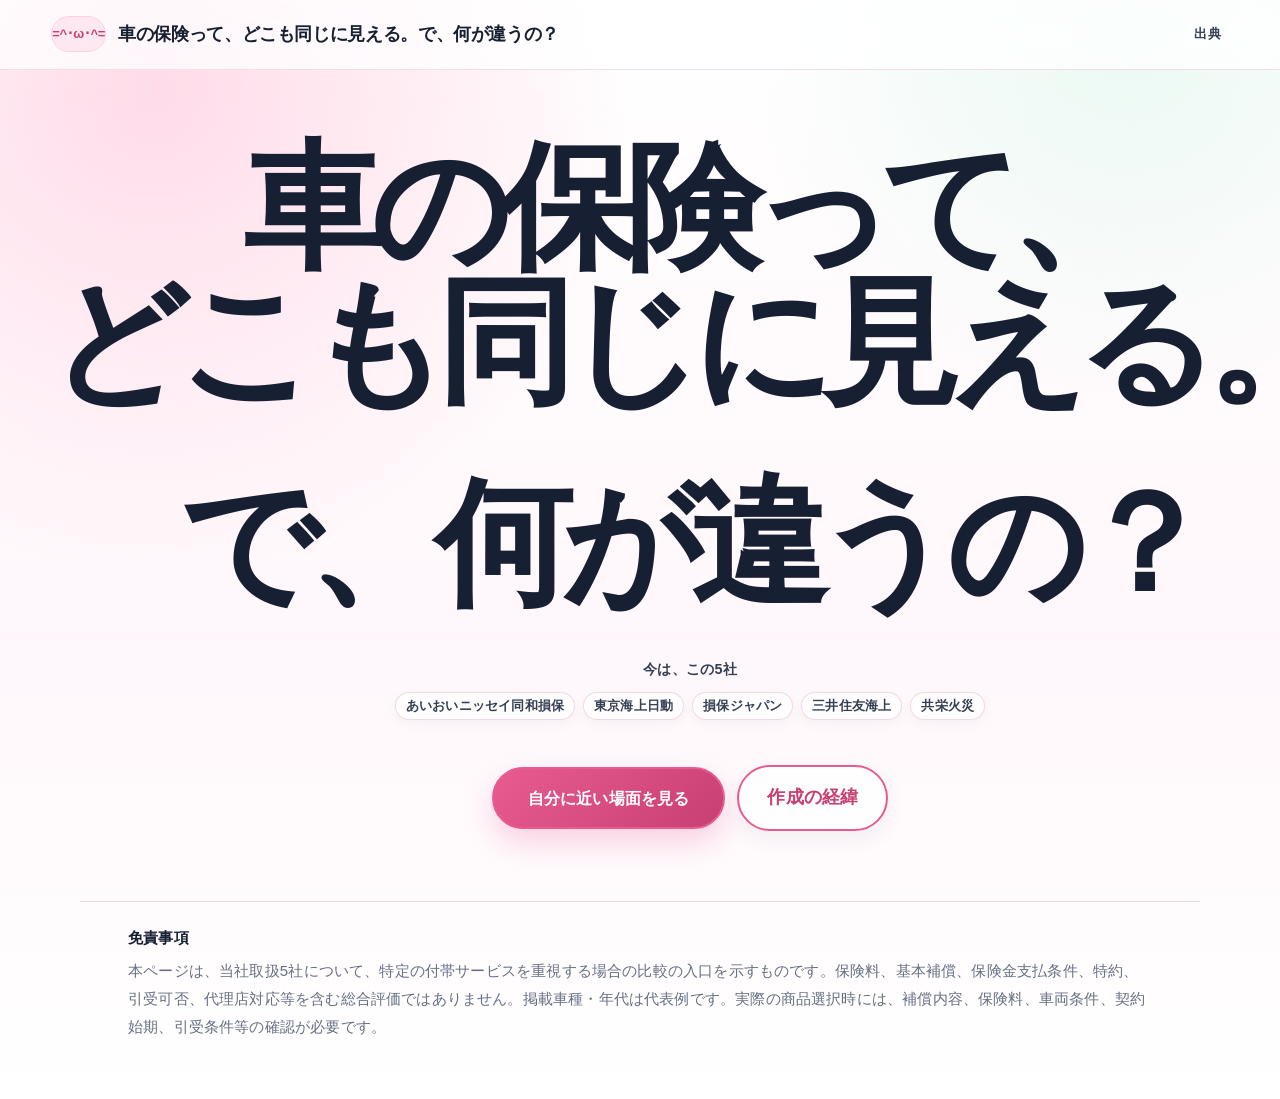
==== commit 93531e29: "Split insurance flow into separate pages" ====
--- a/index.html
+++ b/index.html
@@ -7,19 +7,19 @@
   <meta name="description" content="似ていて選びにくい自動車保険5社を、読者の場面ごとに整理するページです。">
   <link rel="stylesheet" href="style.css">
 </head>
-<body>
+<body class="page-home">
   <header class="site-header">
-    <a class="brand" href="#home" data-nav="home" aria-label="トップへ">
+    <a class="brand" href="index.html" aria-label="トップへ">
       <span class="cat-mark" aria-hidden="true">=^･ω･^=</span>
       <span>車の保険って、どこも同じに見える。で、何が違うの？</span>
     </a>
     <nav class="top-nav" aria-label="補足情報">
-      <button type="button" data-nav="sources">出典</button>
+      <a href="sources.html">出典</a>
     </nav>
   </header>
 
   <main>
-    <section id="home" class="screen active hero" aria-labelledby="home-title">
+    <section class="screen active hero" aria-labelledby="home-title">
       <div class="first-view">
         <h1 id="home-title" class="hero-title">
           <span>車の保険って、</span>
@@ -37,104 +37,10 @@
           </ul>
         </div>
         <div class="hero-actions single-action">
-          <button class="primary-btn" type="button" data-nav="cases">自分に近い場面を見る</button>
-          <button class="secondary-btn hero-sub-btn" type="button" data-nav="background">作成の経緯</button>
+          <a class="primary-btn" href="cases.html">自分に近い場面を見る</a>
+          <a class="secondary-btn hero-sub-btn" href="background.html">作成の経緯</a>
         </div>
       </div>
-    </section>
-
-    <section id="cases" class="screen result-screen" aria-labelledby="cases-title">
-      <p class="eyebrow">場面一覧</p>
-      <h1 id="cases-title">いちばん近い使い方を選ぶ</h1>
-      <p class="cases-lead">この中から、いちばん近い使い方を選んでください。</p>
-      <p>車の使い方が近い場面から、事故時に重視したい付帯サービスの違いを確認できます。近い場面を選ぶと、第一比較候補にする理由と、他社との比較ポイントを確認できます。</p>
-      <div id="caseCards" class="case-cards" aria-label="場面一覧"></div>
-      <p class="diagnosis-link"><button type="button" id="startBtnFromCases">詳しく診断したい方はこちら</button></p>
-    </section>
-
-    <section id="caseDetail" class="screen result-screen" aria-labelledby="case-detail-title">
-      <div id="caseDetailBody"></div>
-    </section>
-
-    <section id="question" class="screen" aria-labelledby="question-title">
-      <div class="question-shell">
-        <div class="progress-meta"><span id="questionCount">質問 1 / 20</span><span id="answeredCount">未回答</span></div>
-        <div class="progress-track" aria-hidden="true"><div id="progressBar" class="progress-bar"></div></div>
-        <article class="question-card">
-          <p id="questionCategory" class="eyebrow"></p>
-          <h1 id="question-title"></h1>
-          <div id="choices" class="choices"></div>
-        </article>
-        <div class="question-actions">
-          <button id="backBtn" class="secondary-btn" type="button">戻る</button>
-          <button id="nextBtn" class="primary-btn" type="button">次へ</button>
-        </div>
-      </div>
-    </section>
-
-    <section id="summary" class="screen result-screen" aria-labelledby="summary-title">
-      <p class="eyebrow">結果サマリー</p>
-      <h1 id="summary-title">あなたの事故時不安タイプは…</h1>
-      <div id="topResult" class="top-result"></div>
-      <div id="scoreList" class="score-list"></div>
-      <p id="compareReason" class="callout"></p>
-      <div class="screen-actions">
-        <button class="primary-btn" type="button" data-nav="detail">詳細理由を見る</button>
-        <button class="secondary-btn" type="button" data-nav="actions">次のアクション</button>
-      </div>
-    </section>
-
-    <section id="detail" class="screen result-screen" aria-labelledby="detail-title">
-      <p class="eyebrow">詳細理由</p>
-      <h1 id="detail-title">なぜこのタイプに近いのか</h1>
-      <div id="detailBody" class="detail-grid"></div>
-      <div class="screen-actions">
-        <button class="secondary-btn" type="button" data-nav="summary">結果サマリーへ戻る</button>
-        <button class="primary-btn" type="button" data-nav="actions">次のアクションへ</button>
-      </div>
-    </section>
-
-    <section id="actions" class="screen result-screen" aria-labelledby="actions-title">
-      <p class="eyebrow">次のアクション</p>
-      <h1 id="actions-title">結果を保険選びの軸にする</h1>
-      <div class="action-cards">
-        <article><h2>詳細を見る</h2><p>一致度が高い理由を確認し、事故時に何を重視したいかを言葉にしておきましょう。</p></article>
-        <article><h2>他のタイプも比較する</h2><p>上位だけでなく、条件次第のタイプも確認すると見落としを減らせます。</p></article>
-        <article><h2>契約前に確認する</h2><p>実際の契約判断には補償内容・保険料・車両条件の確認が必要です。</p></article>
-      </div>
-      <div class="screen-actions"><button class="secondary-btn" type="button" data-nav="summary">結果へ戻る</button><button class="primary-btn" type="button" id="restartBtn">もう一度診断する</button></div>
-    </section>
-
-
-
-    <section id="background" class="screen result-screen" aria-labelledby="background-title">
-      <p class="eyebrow">作成の経緯</p>
-      <h1 id="background-title">似ていて選びにくい、をほどくために</h1>
-      <div class="background-reading" aria-label="作成の経緯">
-        <p>自動車保険って、パンフレットを見るとだいたい全部良さそうに見えます。</p>
-        <p>事故対応もある。<br>ドラレコもある。<br>ロードサービスもある。<br>家族への通知もある。</p>
-        <p>でも、選ぶ側からすると、<br>「で、自分の場合はどこを見るの？」<br>ってなりませんか。</p>
-        <p>このページは、保険会社の優劣を決めるためではありません。</p>
-        <p>今は、あいおいニッセイ同和損保、東京海上日動、損保ジャパン、三井住友海上、共栄火災の5社を、<br>事故の場面ごとに見たとき、どこに違いが出るのかを整理しています。</p>
-        <p>なんとなく良さそう、で選ばないための入口です。</p>
-      </div>
-    </section>
-
-    <section id="sources" class="screen result-screen" aria-labelledby="sources-title">
-      <p class="eyebrow">出典・参考資料</p>
-      <h1 id="sources-title">このページの出典</h1>
-      <p>各社の公式サイト・商品説明資料など一次情報をもとに、付帯サービス面の比較入口を整理しています。情報確認日：2026年6月25日。商品資料によって対象となる契約始期日が異なります。</p>
-      <ul class="source-list">
-        <li><a href="#">あいおいニッセイ同和損保 公式サイト</a></li>
-        <li><a href="#">東京海上日動 公式サイト</a></li>
-        <li><a href="#">損保ジャパン 公式サイト</a></li>
-        <li><a href="#">三井住友海上 公式サイト</a></li>
-        <li><a href="#">共栄火災 公式サイト</a></li>
-        <li><a href="#">金融庁「自動車保険の概況」</a></li>
-        <li><a href="#">国土交通省「交通事故統計」</a></li>
-        <li><a href="#">一般社団法人 日本損害保険協会</a></li>
-        <li><a href="#">各社パンフレット・商品説明資料・重要事項説明書</a></li>
-      </ul>
     </section>
   </main>
 
@@ -142,6 +48,5 @@
     <strong>免責事項</strong>
     <p>本ページは、当社取扱5社について、特定の付帯サービスを重視する場合の比較の入口を示すものです。保険料、基本補償、保険金支払条件、特約、引受可否、代理店対応等を含む総合評価ではありません。掲載車種・年代は代表例です。実際の商品選択時には、補償内容、保険料、車両条件、契約始期、引受条件等の確認が必要です。</p>
   </footer>
-  <script src="script.js"></script>
 </body>
 </html>
--- a/style.css
+++ b/style.css
@@ -447,3 +447,10 @@
     padding-inline:7px;
   }
 }
+
+/* Multipage navigation */
+.top-nav a{border:0;background:transparent;color:var(--plum-700);padding:6px 8px;border-radius:999px;cursor:pointer;font-weight:800;font-size:.84rem;text-decoration:none}
+.top-nav a:hover{background:var(--rose-50);color:var(--rose-600)}
+a.primary-btn,a.secondary-btn{display:inline-flex;align-items:center;justify-content:center;text-decoration:none}
+.page-cases .result-screen,.page-case-detail .result-screen,.page-background .result-screen,.page-sources .result-screen{padding-top:clamp(46px,7vw,78px)}
+.page-cases #cases-title{font-size:clamp(2.1rem,5vw,4.2rem)}
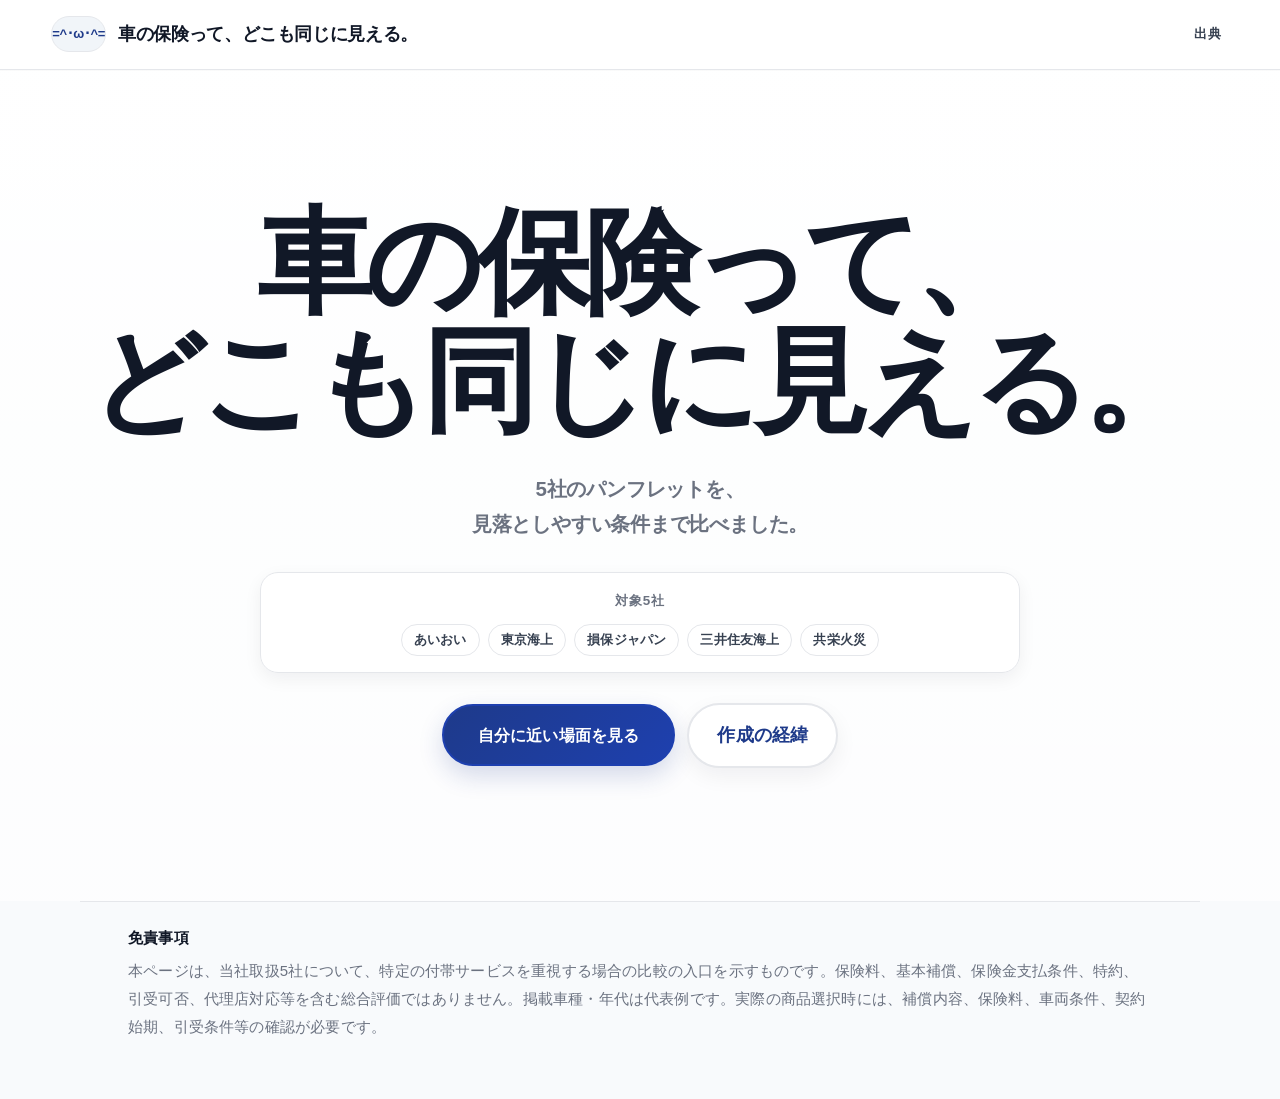
==== commit ff5853a2: "Update homepage first view palette" ====
--- a/index.html
+++ b/index.html
@@ -3,7 +3,7 @@
 <head>
   <meta charset="utf-8">
   <meta name="viewport" content="width=device-width, initial-scale=1">
-  <title>車の保険って、どこも同じに見える。で、何が違うの？</title>
+  <title>車の保険って、どこも同じに見える。</title>
   <meta name="description" content="似ていて選びにくい自動車保険5社を、読者の場面ごとに整理するページです。">
   <link rel="stylesheet" href="style.css">
 </head>
@@ -11,7 +11,7 @@
   <header class="site-header">
     <a class="brand" href="index.html" aria-label="トップへ">
       <span class="cat-mark" aria-hidden="true">=^･ω･^=</span>
-      <span>車の保険って、どこも同じに見える。で、何が違うの？</span>
+      <span>車の保険って、どこも同じに見える。</span>
     </a>
     <nav class="top-nav" aria-label="補足情報">
       <a href="sources.html">出典</a>
@@ -24,13 +24,16 @@
         <h1 id="home-title" class="hero-title">
           <span>車の保険って、</span>
           <span>どこも同じに見える。</span>
-          <span class="hero-title-gap">で、何が違うの？</span>
         </h1>
-        <div class="current-companies" aria-label="今表示している保険会社">
-          <p class="current-companies-title">今は、この5社</p>
+        <p class="hero-subtitle">
+          <span>5社のパンフレットを、</span>
+          <span>見落としやすい条件まで比べました。</span>
+        </p>
+        <div class="current-companies" aria-label="対象の保険会社">
+          <p class="current-companies-title">対象5社</p>
           <ul class="company-chips">
-            <li>あいおいニッセイ同和損保</li>
-            <li>東京海上日動</li>
+            <li>あいおい</li>
+            <li>東京海上</li>
             <li>損保ジャパン</li>
             <li>三井住友海上</li>
             <li>共栄火災</li>
--- a/style.css
+++ b/style.css
@@ -1,20 +1,27 @@
 :root{
-  --rose-50:#fff7fb;
-  --rose-100:#ffe8f1;
-  --rose-200:#ffd1e2;
-  --rose-500:#e85b91;
-  --rose-600:#c83f73;
-  --plum-900:#172033;
-  --plum-700:#344054;
-  --slate-500:#667085;
-  --line:#f0d6e2;
-  --paper:#fff;
-  --paper-tint:#fffafd;
-  --mint:#e8f8f1;
-  --shadow-sm:0 8px 24px rgba(41,28,48,.08);
-  --shadow-lg:0 26px 70px rgba(37,27,43,.13);
-  --radius-lg:28px;
-  --radius-md:20px;
+  --bg:#F8FAFC;
+  --card:#FFFFFF;
+  --text:#111827;
+  --muted:#6B7280;
+  --line:#E5E7EB;
+  --accent:#1E3A8A;
+  --accent-strong:#1E40AF;
+  --danger:#B91C1C;
+  --rose-50:#F8FAFC;
+  --rose-100:#EFF6FF;
+  --rose-200:#DBEAFE;
+  --rose-500:#1E3A8A;
+  --rose-600:#1E40AF;
+  --plum-900:var(--text);
+  --plum-700:#374151;
+  --slate-500:var(--muted);
+  --paper:var(--card);
+  --paper-tint:#F8FAFC;
+  --mint:#EEF2FF;
+  --shadow-sm:0 6px 18px rgba(15,23,42,.06);
+  --shadow-lg:0 16px 42px rgba(15,23,42,.08);
+  --radius-lg:20px;
+  --radius-md:16px;
   --content:1120px;
 }
 *{box-sizing:border-box}
@@ -22,10 +29,7 @@
 body{
   margin:0;
   min-height:100vh;
-  background:
-    radial-gradient(circle at 12% 8%,rgba(255,209,226,.78),transparent 30rem),
-    radial-gradient(circle at 88% 2%,rgba(232,248,241,.9),transparent 24rem),
-    linear-gradient(180deg,#fff 0%,var(--rose-50) 58%,#fff 100%);
+  background:var(--bg);
   color:var(--plum-900);
   font-family:ui-sans-serif,-apple-system,BlinkMacSystemFont,"Hiragino Sans","Yu Gothic",Meiryo,sans-serif;
   font-size:18px;
@@ -42,11 +46,11 @@
   padding:16px clamp(18px,4vw,56px);
   background:rgba(255,255,255,.78);
   backdrop-filter:blur(18px) saturate(145%);
-  border-bottom:1px solid rgba(240,214,226,.78);
+  border-bottom:1px solid rgba(229,231,235,.86);
 }
 .brand{display:flex;gap:12px;align-items:center;color:var(--plum-900);text-decoration:none;font-weight:900;letter-spacing:-.02em}
 .cat-mark{display:inline-grid;place-items:center;min-width:36px;height:36px;border-radius:999px;background:var(--rose-100);color:var(--rose-600);font-size:13px;border:1px solid var(--rose-200)}
-.top-nav{display:flex;gap:8px;padding:4px;border:1px solid rgba(240,214,226,.75);border-radius:999px;background:rgba(255,255,255,.74)}
+.top-nav{display:flex;gap:8px;padding:4px;border:1px solid rgba(229,231,235,.82);border-radius:999px;background:rgba(255,255,255,.74)}
 .top-nav button{border:0;background:transparent;color:var(--slate-500);padding:8px 14px;border-radius:999px;cursor:pointer;font-weight:800;font-size:.92rem}
 .top-nav button:hover{background:var(--rose-50);color:var(--rose-600)}
 .screen{display:none;max-width:var(--content);margin:0 auto;padding:78px clamp(18px,4vw,48px)}
@@ -59,23 +63,23 @@
 h2{font-size:1.35rem;line-height:1.42;margin:0 0 10px;letter-spacing:-.025em}.hero-copy p{max-width:760px;color:var(--plum-700)}
 .note,.disclaimer{font-size:.94rem;color:var(--slate-500)}
 .primary-btn,.secondary-btn{border-radius:999px;padding:14px 28px;border:2px solid var(--rose-500);cursor:pointer;font-weight:900;transition:transform .18s ease,box-shadow .18s ease,background .18s ease,border-color .18s ease;min-height:56px}
-.primary-btn{background:linear-gradient(135deg,var(--rose-500),var(--rose-600));color:#fff;box-shadow:0 14px 30px rgba(232,91,145,.26)}
-.primary-btn:hover{transform:translateY(-2px);box-shadow:0 18px 38px rgba(232,91,145,.32)}
+.primary-btn{background:linear-gradient(135deg,var(--rose-500),var(--rose-600));color:#fff;box-shadow:0 14px 30px rgba(30,58,138,.18)}
+.primary-btn:hover{transform:translateY(-2px);box-shadow:0 18px 38px rgba(30,58,138,.22)}
 .primary-btn:disabled{opacity:.45;cursor:not-allowed;transform:none;box-shadow:none}.secondary-btn{background:rgba(255,255,255,.86);color:var(--rose-600)}.secondary-btn:hover{background:var(--rose-50);transform:translateY(-1px)}
-.hero-card,.question-card,.top-result,.score-row,.detail-grid article,.action-cards article,.source-list,.case-detail-panel{background:rgba(255,255,255,.88);border:1px solid rgba(240,214,226,.86);border-radius:var(--radius-lg);box-shadow:var(--shadow-lg)}
+.hero-card,.question-card,.top-result,.score-row,.detail-grid article,.action-cards article,.source-list,.case-detail-panel{background:rgba(255,255,255,.88);border:1px solid rgba(229,231,235,.9);border-radius:var(--radius-lg);box-shadow:var(--shadow-lg)}
 .hero-card{padding:36px;position:relative;overflow:hidden}.hero-card:after{content:"";position:absolute;right:-42px;bottom:-42px;width:160px;height:160px;border-radius:999px;background:var(--mint);z-index:-1}.hero-card ul{margin:18px 0 0;padding:0;list-style:none;display:grid;gap:12px}.hero-card li{padding:12px 14px;border-radius:16px;background:var(--rose-50);font-weight:800;color:var(--plum-700)}
 .line-cat{width:88px;height:56px;border:3px solid var(--rose-500);border-bottom:0;border-radius:50px 50px 0 0;position:relative;margin-bottom:22px}.line-cat:before,.line-cat:after{content:"";position:absolute;top:-12px;width:0;height:0;border-left:12px solid transparent;border-right:12px solid transparent;border-bottom:18px solid var(--rose-500)}.line-cat:before{left:10px}.line-cat:after{right:10px}
-.question-shell{max-width:850px;margin:0 auto}.progress-meta{display:flex;justify-content:space-between;color:var(--slate-500);font-weight:800;font-size:.92rem}.progress-track{height:12px;background:var(--rose-100);border-radius:99px;overflow:hidden;margin:12px 0 24px;box-shadow:inset 0 1px 2px rgba(37,27,43,.08)}.progress-bar{height:100%;width:5%;background:linear-gradient(90deg,var(--rose-500),var(--rose-600));border-radius:99px;transition:width .22s ease}.question-card{padding:clamp(26px,5vw,48px)}
-.choices{display:grid;gap:12px}.choice{display:flex;gap:14px;align-items:flex-start;width:100%;text-align:left;border:2px solid var(--rose-100);border-radius:22px;background:#fff;padding:17px 18px;cursor:pointer;color:var(--plum-700);box-shadow:0 4px 14px rgba(41,28,48,.04);transition:.18s ease}.choice:hover,.choice.selected{border-color:var(--rose-500);background:linear-gradient(180deg,#fff,var(--rose-50));transform:translateY(-1px)}.choice.selected{box-shadow:0 10px 28px rgba(232,91,145,.16)}.choice-key{display:inline-grid;place-items:center;min-width:34px;height:34px;border-radius:50%;background:var(--rose-100);color:var(--rose-600);font-weight:950;line-height:1}
-.question-actions,.screen-actions{display:flex;gap:12px;justify-content:space-between;margin-top:26px;flex-wrap:wrap}.result-screen{max-width:1000px}.result-screen>p:not(.eyebrow){color:var(--plum-700);max-width:820px}.top-result{padding:34px;margin-bottom:22px;background:linear-gradient(135deg,#fff 0%,var(--rose-50) 100%);position:relative;overflow:hidden}.top-result:after{content:"Best match";position:absolute;right:28px;top:26px;color:rgba(200,63,115,.12);font-weight:950;font-size:clamp(2rem,8vw,5.5rem);letter-spacing:-.08em;line-height:1}.top-result h2{font-size:clamp(1.9rem,4vw,3rem);margin:8px 0 10px;position:relative;z-index:1}.top-result p{position:relative;z-index:1;max-width:720px;color:var(--plum-700)}
+.question-shell{max-width:850px;margin:0 auto}.progress-meta{display:flex;justify-content:space-between;color:var(--slate-500);font-weight:800;font-size:.92rem}.progress-track{height:12px;background:var(--rose-100);border-radius:99px;overflow:hidden;margin:12px 0 24px;box-shadow:inset 0 1px 2px rgba(15,23,42,.08)}.progress-bar{height:100%;width:5%;background:linear-gradient(90deg,var(--rose-500),var(--rose-600));border-radius:99px;transition:width .22s ease}.question-card{padding:clamp(26px,5vw,48px)}
+.choices{display:grid;gap:12px}.choice{display:flex;gap:14px;align-items:flex-start;width:100%;text-align:left;border:2px solid var(--rose-100);border-radius:22px;background:#fff;padding:17px 18px;cursor:pointer;color:var(--plum-700);box-shadow:0 4px 14px rgba(15,23,42,.04);transition:.18s ease}.choice:hover,.choice.selected{border-color:var(--rose-500);background:linear-gradient(180deg,#fff,var(--rose-50));transform:translateY(-1px)}.choice.selected{box-shadow:0 10px 28px rgba(30,58,138,.12)}.choice-key{display:inline-grid;place-items:center;min-width:34px;height:34px;border-radius:50%;background:var(--rose-100);color:var(--rose-600);font-weight:950;line-height:1}
+.question-actions,.screen-actions{display:flex;gap:12px;justify-content:space-between;margin-top:26px;flex-wrap:wrap}.result-screen{max-width:1000px}.result-screen>p:not(.eyebrow){color:var(--plum-700);max-width:820px}.top-result{padding:34px;margin-bottom:22px;background:linear-gradient(135deg,#fff 0%,var(--rose-50) 100%);position:relative;overflow:hidden}.top-result:after{content:"Best match";position:absolute;right:28px;top:26px;color:rgba(30,58,138,.10);font-weight:950;font-size:clamp(2rem,8vw,5.5rem);letter-spacing:-.08em;line-height:1}.top-result h2{font-size:clamp(1.9rem,4vw,3rem);margin:8px 0 10px;position:relative;z-index:1}.top-result p{position:relative;z-index:1;max-width:720px;color:var(--plum-700)}
 .score-list{display:grid;gap:14px}.score-row{padding:20px 22px;box-shadow:var(--shadow-sm)}.score-head{display:flex;justify-content:space-between;gap:14px;font-weight:900;line-height:1.5}.meter{height:11px;background:var(--rose-100);border-radius:99px;overflow:hidden;margin-top:12px}.meter span{display:block;height:100%;background:linear-gradient(90deg,var(--rose-500),var(--rose-600));border-radius:inherit}.badge{display:inline-block;background:#fff;color:var(--rose-600);border:1px solid var(--rose-200);padding:4px 12px;border-radius:999px;font-size:.85rem;font-weight:900}.callout{border:1px solid var(--rose-200);border-left:6px solid var(--rose-500);background:#fff;padding:18px 20px;border-radius:18px;box-shadow:var(--shadow-sm);color:var(--plum-700)}
 .detail-grid,.action-cards{display:grid;grid-template-columns:repeat(2,minmax(0,1fr));gap:16px}.detail-grid article,.action-cards article{padding:26px;box-shadow:var(--shadow-sm)}.detail-grid article p,.action-cards article p{color:var(--plum-700);margin-bottom:0}.action-cards article:nth-child(1),.detail-grid article:nth-child(1){background:linear-gradient(180deg,#fff,var(--rose-50))}
 
 .hero-actions{display:flex;gap:12px;flex-wrap:wrap;margin:28px 0 12px}
 .subtle-link,.diagnosis-link{margin-top:18px;color:var(--slate-500);font-size:.94rem}.subtle-link button,.diagnosis-link button,.footer-link{border:0;background:transparent;color:var(--rose-600);text-decoration:underline;text-underline-offset:.18em;cursor:pointer;font-weight:800;padding:0}.subtle-link button:hover,.diagnosis-link button:hover,.footer-link:hover{color:var(--plum-900)}
-.case-cards{display:grid;grid-template-columns:repeat(2,minmax(0,1fr));gap:16px;margin-top:28px}.case-detail-panel{padding:clamp(26px,5vw,42px);background:linear-gradient(180deg,#fff,var(--rose-50));box-shadow:var(--shadow-lg)}.case-detail-panel h1{font-size:clamp(2rem,4vw,3.25rem)}.case-detail-grid{display:grid;grid-template-columns:repeat(2,minmax(0,1fr));gap:16px;margin-top:24px}.case-detail-grid article{padding:20px;border-radius:20px;background:#fff;border:1px solid rgba(240,214,226,.86);box-shadow:var(--shadow-sm)}.case-detail-grid p{margin:0;color:var(--plum-700)}.quiet{border-color:var(--rose-200);box-shadow:none}
-
-.source-list{padding:18px;list-style:none;display:grid;gap:10px}.source-list li{margin:0}.source-list a{display:flex;align-items:center;gap:10px;padding:14px 16px;border-radius:16px;background:#fff;text-decoration:none;font-weight:800;color:var(--plum-700);border:1px solid rgba(240,214,226,.68)}.source-list a:before{content:"↗";display:inline-grid;place-items:center;width:26px;height:26px;border-radius:999px;background:var(--rose-100);color:var(--rose-600);font-size:.85rem}.source-list a:hover{border-color:var(--rose-500);transform:translateY(-1px);box-shadow:var(--shadow-sm)}
+.case-cards{display:grid;grid-template-columns:repeat(2,minmax(0,1fr));gap:16px;margin-top:28px}.case-detail-panel{padding:clamp(26px,5vw,42px);background:linear-gradient(180deg,#fff,var(--rose-50));box-shadow:var(--shadow-lg)}.case-detail-panel h1{font-size:clamp(2rem,4vw,3.25rem)}.case-detail-grid{display:grid;grid-template-columns:repeat(2,minmax(0,1fr));gap:16px;margin-top:24px}.case-detail-grid article{padding:20px;border-radius:20px;background:#fff;border:1px solid rgba(229,231,235,.9);box-shadow:var(--shadow-sm)}.case-detail-grid p{margin:0;color:var(--plum-700)}.quiet{border-color:var(--rose-200);box-shadow:none}
+
+.source-list{padding:18px;list-style:none;display:grid;gap:10px}.source-list li{margin:0}.source-list a{display:flex;align-items:center;gap:10px;padding:14px 16px;border-radius:16px;background:#fff;text-decoration:none;font-weight:800;color:var(--plum-700);border:1px solid rgba(229,231,235,.78)}.source-list a:before{content:"↗";display:inline-grid;place-items:center;width:26px;height:26px;border-radius:999px;background:var(--rose-100);color:var(--rose-600);font-size:.85rem}.source-list a:hover{border-color:var(--rose-500);transform:translateY(-1px);box-shadow:var(--shadow-sm)}
 .disclaimer{max-width:var(--content);margin:0 auto 36px;padding:22px clamp(18px,4vw,48px);border-top:1px solid var(--line)}.disclaimer strong{color:var(--plum-900)}.disclaimer p{margin:.35rem 0 0}
 @media(min-width:900px){.hero-copy:before{display:block}}
 @media(max-width:760px){body{font-size:16px;line-height:1.78}.site-header{align-items:center}.brand span:last-child{font-size:.95rem}.top-nav{display:none}.screen{padding-top:48px}.hero{min-height:auto}.hero.active,.detail-grid,.action-cards,.case-cards,.case-detail-grid{display:block}.hero-card,.detail-grid article,.action-cards article,.case-detail-grid article{margin-top:16px}h1{font-size:clamp(2rem,11vw,3rem)}.primary-btn,.secondary-btn{width:100%}.question-actions{flex-direction:column-reverse}.screen-actions{display:grid}.score-head{display:block}.top-result:after{display:none}.source-list{padding:12px}.source-list a{padding:13px}}
@@ -107,7 +111,7 @@
 .conclusion-text{font-size:1.08rem;font-weight:800;color:var(--plum-900);margin:0 0 16px}
 .reason-line{display:grid;grid-template-columns:5.2em 1fr;gap:8px;margin-top:12px;color:var(--plum-700)}
 .reason-line strong{color:var(--plum-900)}
-.reason-line.muted{padding-top:12px;border-top:1px solid rgba(240,214,226,.9);color:var(--slate-500)}
+.reason-line.muted{padding-top:12px;border-top:1px solid rgba(229,231,235,.92);color:var(--slate-500)}
 .case-detail-panel section:not(.conclusion-box){margin-top:34px;padding-top:26px}
 .case-detail-panel section h2{font-size:clamp(1.35rem,2.5vw,1.85rem);margin-bottom:14px}
 .case-detail-panel li{margin:.45rem 0;padding-left:.15rem;line-height:1.78}
@@ -212,9 +216,8 @@
 /* Compact case list */
 .case-cards{display:block}
 .case-group{margin-top:24px;padding-top:0}
-.case-group-heading{margin-bottom:8px;max-width:none}
-.case-group-heading .badge{display:none}
-.case-group-heading h2{font-size:.98rem;line-height:1.4;margin:0 0 2px;padding:0;border:0;color:var(--plum-900);letter-spacing:-.01em}
+.case-group-heading{margin-bottom:6px;max-width:none}
+.case-group-heading h2{font-size:.96rem;line-height:1.45;margin:0;padding:0;border:0;color:var(--plum-700);font-weight:800;letter-spacing:-.005em}
 .case-group-heading p{font-size:.82rem;line-height:1.55;color:var(--slate-500)}
 .case-card-grid{display:grid;grid-template-columns:1fr;gap:0;border-top:1px solid #edf0f3;background:#fff}
 .case-card{display:grid;grid-template-columns:minmax(0,1fr) auto;align-items:center;gap:12px;min-height:72px;padding:10px 6px 10px 0;border:0;border-bottom:1px solid #edf0f3;border-radius:0;background:transparent;box-shadow:none;color:var(--plum-900);transition:background .08s ease,color .08s ease,box-shadow .08s ease}
@@ -227,9 +230,9 @@
 .case-card-arrow{color:var(--slate-500);font-size:1.45rem;line-height:1;font-weight:400;padding:0 2px}
 
 @media(max-width:760px){
-  .case-group{margin-top:22px}
-  .case-group-heading{margin-bottom:6px}
-  .case-group-heading h2{font-size:.94rem}
+  .case-group{margin-top:20px}
+  .case-group-heading{margin-bottom:5px}
+  .case-group-heading h2{font-size:.9rem;line-height:1.45;font-weight:800}
   .case-group-heading p{font-size:.78rem;line-height:1.45}
   .case-card-grid{display:block}
   .case-card-grid .case-card,.case-card{margin-top:0;min-height:64px;padding:8px 4px 8px 0}
@@ -253,7 +256,7 @@
 .background-reading{
   margin-top:34px;
   padding:24px 26px;
-  border:1px solid rgba(240,214,226,.86);
+  border:1px solid rgba(229,231,235,.9);
   border-radius:var(--radius-md);
   background:rgba(255,255,255,.74);
   box-shadow:var(--shadow-sm);
@@ -286,7 +289,7 @@
   margin:0;
 }
 .hero-sub-btn{
-  box-shadow:0 8px 22px rgba(41,28,48,.06);
+  box-shadow:0 8px 22px rgba(15,23,42,.06);
 }
 @media(max-width:760px){
   .first-view{
@@ -338,14 +341,14 @@
   align-items:center;
   min-height:28px;
   padding:4px 10px;
-  border:1px solid rgba(240,214,226,.9);
+  border:1px solid rgba(229,231,235,.92);
   border-radius:999px;
   background:rgba(255,255,255,.72);
   color:var(--plum-700);
   font-size:clamp(.72rem,1.8vw,.82rem);
   font-weight:800;
   line-height:1.35;
-  box-shadow:0 4px 12px rgba(41,28,48,.04);
+  box-shadow:0 4px 12px rgba(15,23,42,.04);
 }
 @media(max-width:760px){
   .current-companies{gap:8px}
@@ -454,3 +457,305 @@
 a.primary-btn,a.secondary-btn{display:inline-flex;align-items:center;justify-content:center;text-decoration:none}
 .page-cases .result-screen,.page-case-detail .result-screen,.page-background .result-screen,.page-sources .result-screen{padding-top:clamp(46px,7vw,78px)}
 .page-cases #cases-title{font-size:clamp(2.1rem,5vw,4.2rem)}
+
+/* Same-page case detail overlay and readable case cards */
+.page-cases{
+  background:#fff;
+}
+.page-cases .site-header{
+  padding-block:10px;
+  background:rgba(255,255,255,.94);
+  border-bottom:1px solid #e5e7eb;
+}
+.page-cases .brand{
+  gap:8px;
+  font-size:.98rem;
+}
+.page-cases .cat-mark{
+  width:30px;
+  min-width:30px;
+  height:30px;
+  background:#f8fafc;
+  border-color:#e5e7eb;
+  color:var(--slate-500);
+  font-size:11px;
+}
+.page-cases .result-screen{
+  padding-top:clamp(34px,6vw,58px);
+}
+.page-cases #cases-title{
+  font-size:clamp(2rem,5vw,3.5rem);
+  margin-bottom:14px;
+}
+.cases-lead{
+  margin-top:0;
+  font-size:1rem;
+}
+.case-card-grid{
+  border-top:1px solid #e5e7eb;
+}
+.case-card{
+  min-height:84px;
+  padding:14px 10px 14px 0;
+  cursor:pointer;
+  background:#fff;
+}
+.case-card h3{
+  white-space:normal;
+  display:-webkit-box;
+  -webkit-line-clamp:2;
+  -webkit-box-orient:vertical;
+  overflow:hidden;
+  font-size:1rem;
+  line-height:1.42;
+  margin-bottom:4px;
+}
+.case-card-candidate{
+  margin:0 0 2px!important;
+  color:var(--plum-900)!important;
+  font-weight:900;
+  font-size:.86rem!important;
+  line-height:1.35!important;
+  display:block!important;
+  overflow:visible!important;
+}
+.case-card-point{
+  margin:0!important;
+  color:var(--slate-500)!important;
+  font-size:.84rem!important;
+  line-height:1.45!important;
+  display:-webkit-box!important;
+  -webkit-line-clamp:2!important;
+  -webkit-box-orient:vertical!important;
+  overflow:hidden!important;
+}
+.case-card-action{
+  align-self:center;
+  min-height:32px;
+  display:inline-flex;
+  align-items:center;
+  border:1px solid #e5e7eb;
+  border-radius:999px;
+  padding:4px 10px;
+  color:var(--plum-700);
+  font-size:.78rem;
+  font-weight:900;
+  white-space:nowrap;
+  background:#f8fafc;
+}
+.case-card:hover .case-card-action,
+.case-card:focus-visible .case-card-action{
+  border-color:var(--rose-200);
+  color:var(--rose-600);
+  background:#fff;
+}
+.case-detail-overlay[aria-hidden="true"]{
+  display:none;
+}
+.case-detail-overlay[aria-hidden="false"]{
+  position:fixed;
+  inset:0;
+  z-index:30;
+  display:grid;
+  align-items:end;
+}
+.case-detail-backdrop{
+  position:absolute;
+  inset:0;
+  background:rgba(15,23,42,.36);
+}
+.case-detail-sheet{
+  position:relative;
+  z-index:1;
+  width:min(100%, 960px);
+  max-height:min(88svh, 820px);
+  margin:0 auto;
+  overflow:auto;
+  background:#fff;
+  border:1px solid #e5e7eb;
+  border-radius:22px 22px 0 0;
+  box-shadow:0 -18px 50px rgba(15,23,42,.18);
+  -webkit-overflow-scrolling:touch;
+}
+.detail-open{
+  overflow:hidden;
+}
+.detail-open .case-detail-panel{
+  border:0;
+  border-radius:0;
+  box-shadow:none;
+  padding:clamp(18px,4vw,34px);
+}
+.detail-open .case-detail-nav-top{
+  position:sticky;
+  top:0;
+  z-index:2;
+  margin:calc(clamp(18px,4vw,34px) * -1) calc(clamp(18px,4vw,34px) * -1) 18px;
+  padding:10px clamp(18px,4vw,34px);
+  background:rgba(255,255,255,.96);
+  border-bottom:1px solid #e5e7eb;
+}
+.detail-open .case-detail-nav-top .secondary-btn{
+  width:auto;
+  min-height:44px;
+  padding:8px 14px;
+}
+.detail-open .inline-detail-kicker,
+.detail-open .case-detail-panel > .badge,
+.detail-open .reason-line.muted,
+.detail-open .case-detail-panel section:nth-of-type(2){
+  display:none;
+}
+.detail-open .conclusion-box{
+  border-left-width:4px!important;
+  border-radius:18px;
+  background:#fff;
+  box-shadow:none;
+}
+@media(max-width:760px){
+  .page-cases .site-header{padding:8px 14px;align-items:center}
+  .page-cases .brand span:last-child{font-size:.88rem;white-space:nowrap;overflow:hidden;text-overflow:ellipsis}
+  .page-cases .top-nav{display:flex;border:0;padding:0;background:transparent}
+  .page-cases .top-nav a{font-size:.78rem;padding:4px 0}
+  .case-card-grid .case-card,.case-card{min-height:86px;padding:12px 0;grid-template-columns:minmax(0,1fr) auto;gap:10px}
+  .case-card h3{font-size:.96rem;line-height:1.38}
+  .case-card-action{font-size:.72rem;padding-inline:8px}
+  .case-detail-sheet{max-height:86svh;border-radius:18px 18px 0 0}
+  .comparison-cards{grid-template-columns:1fr}
+  .reason-line{display:block}
+  .detail-open .case-detail-panel h1{font-size:1.55rem;line-height:1.28;margin-bottom:14px}
+  .detail-open .conclusion-box h2{font-size:1.35rem}
+}
+@media(max-width:380px){
+  .case-card{grid-template-columns:1fr}
+  .case-card-action{justify-self:start;min-height:28px}
+}
+
+/* Trust-focused top page palette and first view */
+.page-home{
+  background:
+    linear-gradient(180deg,#fff 0%,var(--bg) 34%,var(--bg) 100%);
+}
+.page-home .site-header{
+  background:rgba(255,255,255,.9);
+  border-bottom:1px solid var(--line);
+  box-shadow:0 1px 0 rgba(17,24,39,.02);
+}
+.page-home .cat-mark{
+  background:#F1F5F9;
+  border-color:var(--line);
+  color:var(--accent);
+}
+.page-home .first-view{
+  min-height:calc(100svh - 69px);
+  align-content:center;
+  gap:clamp(18px,4vh,30px);
+  padding:clamp(28px,5vw,56px) clamp(18px,4vw,48px);
+  background:
+    linear-gradient(180deg,rgba(255,255,255,.88),rgba(255,255,255,.66));
+}
+.page-home .hero-title{
+  width:min(100%,10.5em);
+  max-width:10.5em;
+  color:var(--text);
+  font-size:clamp(3.2rem,9vw,7.2rem);
+  line-height:1.04;
+  letter-spacing:-.06em;
+}
+.hero-subtitle{
+  margin:0;
+  color:var(--muted);
+  font-size:clamp(1rem,2.4vw,1.28rem);
+  font-weight:800;
+  line-height:1.7;
+  letter-spacing:-.01em;
+}
+.hero-subtitle span{
+  display:block;
+}
+.page-home .current-companies{
+  width:min(100%,760px);
+  padding:16px clamp(14px,3vw,22px);
+  border:1px solid var(--line);
+  border-radius:18px;
+  background:rgba(255,255,255,.86);
+  box-shadow:var(--shadow-sm);
+}
+.page-home .current-companies-title{
+  color:var(--muted);
+  font-size:.84rem;
+  letter-spacing:.08em;
+}
+.page-home .company-chips{
+  gap:8px;
+}
+.page-home .company-chips li{
+  min-height:32px;
+  padding:5px 12px;
+  border:1px solid var(--line);
+  background:#fff;
+  color:#374151;
+  box-shadow:none;
+}
+.page-home .primary-btn{
+  border-color:var(--accent-strong);
+  background:linear-gradient(135deg,var(--accent),var(--accent-strong));
+  box-shadow:0 10px 24px rgba(30,58,138,.18);
+}
+.page-home .primary-btn:hover{
+  box-shadow:0 14px 30px rgba(30,58,138,.22);
+}
+.page-home .secondary-btn{
+  border-color:var(--line);
+  color:var(--accent);
+  background:#fff;
+}
+.page-home .secondary-btn:hover{
+  border-color:#BFDBFE;
+  background:#EFF6FF;
+  color:var(--accent-strong);
+}
+.page-home .disclaimer{
+  border-top:1px solid var(--line);
+}
+@media(max-width:760px){
+  .page-home .first-view{
+    min-height:calc(100svh - 57px);
+    gap:clamp(14px,2.8vh,20px);
+    padding:18px 16px 22px;
+  }
+  .page-home .hero-title{
+    width:min(100%,10.2em);
+    max-width:10.2em;
+    font-size:clamp(2.34rem,11.6vw,3.72rem);
+    line-height:1.12;
+    letter-spacing:-.04em;
+  }
+  .hero-subtitle{
+    font-size:clamp(.92rem,4vw,1.04rem);
+    line-height:1.58;
+  }
+  .page-home .current-companies{
+    padding:12px 10px;
+    border-radius:16px;
+  }
+  .page-home .company-chips{
+    gap:6px;
+  }
+  .page-home .company-chips li{
+    min-height:28px;
+    padding:3px 9px;
+    font-size:.7rem;
+  }
+  .page-home .single-action{
+    width:min(100%,340px);
+  }
+}
+@media(max-width:380px){
+  .page-home .hero-title{
+    font-size:clamp(2.02rem,10.8vw,2.58rem);
+  }
+  .hero-subtitle{
+    font-size:.88rem;
+  }
+}
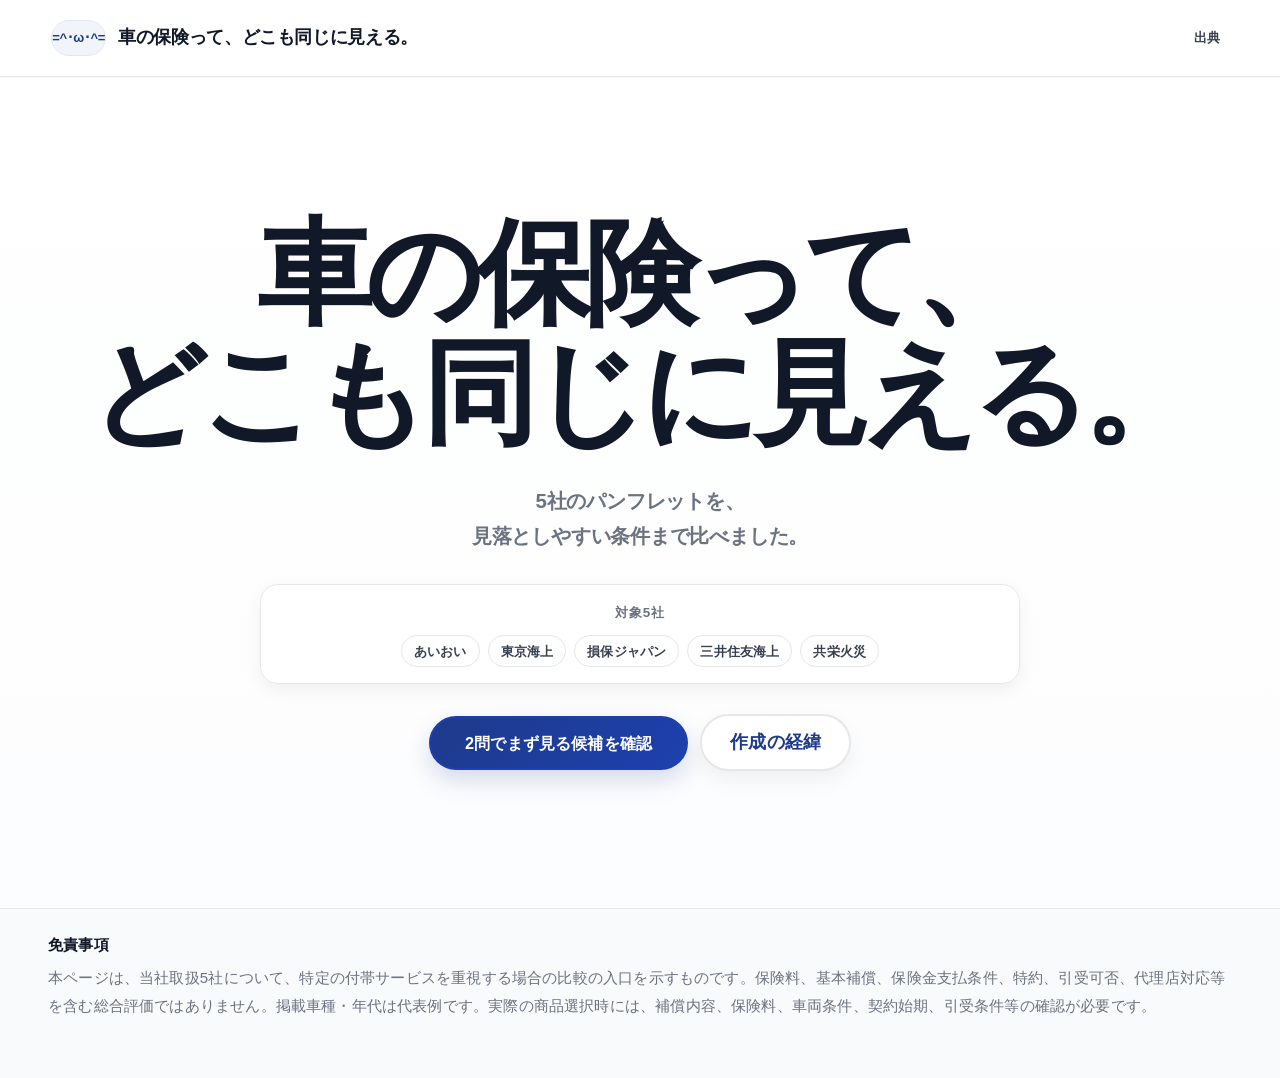
==== commit 77d6ccfb: "Fix responsive layout safeguards" ====
--- a/index.html
+++ b/index.html
@@ -40,7 +40,7 @@
           </ul>
         </div>
         <div class="hero-actions single-action">
-          <a class="primary-btn" href="cases.html">自分に近い場面を見る</a>
+          <a class="primary-btn" href="cases.html">2問でまず見る候補を確認</a>
           <a class="secondary-btn hero-sub-btn" href="background.html">作成の経緯</a>
         </div>
       </div>
--- a/style.css
+++ b/style.css
@@ -420,7 +420,6 @@
   margin-top:.48em;
 }
 @media(max-width:760px){
-  body{overflow-x:hidden}
   .first-view{
     gap:clamp(18px,4vh,28px);
     padding-inline:clamp(14px,4.8vw,22px);
@@ -490,6 +489,109 @@
 .cases-lead{
   margin-top:0;
   font-size:1rem;
+}
+.case-entry-screen,
+.case-diagnosis-screen,
+.case-diagnosis-result-screen{
+  max-width:860px;
+}
+.case-entry-actions{
+  display:flex;
+  gap:12px;
+  flex-wrap:wrap;
+  margin-top:28px;
+}
+.case-diagnosis-shell,
+.diagnosis-result-card{
+  background:#fff;
+  border:1px solid #e5e7eb;
+  border-radius:var(--radius-lg);
+  box-shadow:var(--shadow-sm);
+  padding:clamp(22px,4vw,36px);
+}
+.diagnosis-question{
+  margin-top:26px;
+  padding-top:22px;
+  border-top:1px solid #e5e7eb;
+}
+.diagnosis-question h2,
+.diagnosis-result-section h2{
+  font-size:clamp(1.12rem,3.8vw,1.45rem);
+}
+.diagnosis-note{
+  margin:0 0 12px;
+  color:var(--slate-500);
+  font-size:.92rem;
+}
+.diagnosis-options{
+  display:grid;
+  gap:10px;
+}
+.diagnosis-option{
+  width:100%;
+  min-height:54px;
+  padding:13px 15px;
+  border:2px solid #e5e7eb;
+  border-radius:16px;
+  background:#fff;
+  color:var(--plum-900);
+  text-align:left;
+  font-weight:850;
+  cursor:pointer;
+  line-height:1.55;
+}
+.diagnosis-option:hover,
+.diagnosis-option:focus-visible,
+.diagnosis-option.selected{
+  border-color:var(--rose-500);
+  background:var(--rose-50);
+  outline:0;
+}
+.diagnosis-option.selected:before{
+  content:"✓";
+  display:inline-grid;
+  place-items:center;
+  width:24px;
+  height:24px;
+  margin-right:8px;
+  border-radius:999px;
+  background:var(--rose-500);
+  color:#fff;
+  font-size:.82rem;
+}
+.diagnosis-submit-actions{
+  justify-content:space-between;
+}
+.diagnosis-result-card h1{
+  margin-bottom:22px;
+}
+.diagnosis-result-section{
+  margin-top:18px;
+  padding:18px;
+  border:1px solid #e5e7eb;
+  border-radius:18px;
+  background:#f8fafc;
+}
+.diagnosis-result-section p{
+  margin:0;
+  color:var(--plum-900);
+  font-weight:900;
+}
+.diagnosis-result-section ul{
+  margin:8px 0 0;
+  padding-left:1.25em;
+}
+.diagnosis-summary-screen #detailBody:empty{
+  display:none;
+}
+.diagnosis-summary-screen .score-list{
+  display:block;
+}
+.diagnosis-result-actions{
+  display:grid;
+  grid-template-columns:repeat(3,minmax(0,1fr));
+  gap:10px;
+  margin-top:22px;
 }
 .case-card-grid{
   border-top:1px solid #e5e7eb;
@@ -531,23 +633,23 @@
 }
 .case-card-action{
   align-self:center;
+  min-width:28px;
   min-height:32px;
   display:inline-flex;
+  justify-content:center;
   align-items:center;
-  border:1px solid #e5e7eb;
-  border-radius:999px;
-  padding:4px 10px;
-  color:var(--plum-700);
-  font-size:.78rem;
+  border:0;
+  border-radius:0;
+  padding:0;
+  color:var(--slate-500);
+  font-size:1.8rem;
   font-weight:900;
   white-space:nowrap;
-  background:#f8fafc;
+  background:transparent;
 }
 .case-card:hover .case-card-action,
 .case-card:focus-visible .case-card-action{
-  border-color:var(--rose-200);
   color:var(--rose-600);
-  background:#fff;
 }
 .case-detail-overlay[aria-hidden="true"]{
   display:none;
@@ -556,26 +658,23 @@
   position:fixed;
   inset:0;
   z-index:30;
-  display:grid;
-  align-items:end;
+  display:block;
+  background:#fff;
+  overflow:auto;
 }
 .case-detail-backdrop{
-  position:absolute;
-  inset:0;
-  background:rgba(15,23,42,.36);
+  display:none;
 }
 .case-detail-sheet{
-  position:relative;
-  z-index:1;
-  width:min(100%, 960px);
-  max-height:min(88svh, 820px);
-  margin:0 auto;
-  overflow:auto;
+  width:100%;
+  min-height:100svh;
+  max-height:none;
+  margin:0;
+  overflow:visible;
   background:#fff;
-  border:1px solid #e5e7eb;
-  border-radius:22px 22px 0 0;
-  box-shadow:0 -18px 50px rgba(15,23,42,.18);
-  -webkit-overflow-scrolling:touch;
+  border:0;
+  border-radius:0;
+  box-shadow:none;
 }
 .detail-open{
   overflow:hidden;
@@ -617,18 +716,27 @@
   .page-cases .brand span:last-child{font-size:.88rem;white-space:nowrap;overflow:hidden;text-overflow:ellipsis}
   .page-cases .top-nav{display:flex;border:0;padding:0;background:transparent}
   .page-cases .top-nav a{font-size:.78rem;padding:4px 0}
+  .case-entry-actions,
+  .diagnosis-result-actions{display:grid;grid-template-columns:1fr}
+  .case-entry-screen,
+  .case-diagnosis-screen,
+  .case-diagnosis-result-screen{padding-top:34px}
+  .case-entry-screen h1,
+  .case-diagnosis-screen h1,
+  .case-diagnosis-result-screen h1{font-size:clamp(2rem,10vw,3rem)}
+  .diagnosis-option{min-height:52px;padding:12px 13px;border-radius:14px}
   .case-card-grid .case-card,.case-card{min-height:86px;padding:12px 0;grid-template-columns:minmax(0,1fr) auto;gap:10px}
   .case-card h3{font-size:.96rem;line-height:1.38}
-  .case-card-action{font-size:.72rem;padding-inline:8px}
-  .case-detail-sheet{max-height:86svh;border-radius:18px 18px 0 0}
+  .case-card-action{font-size:1.6rem;padding-inline:0}
+  .case-detail-sheet{max-height:none;border-radius:0}
   .comparison-cards{grid-template-columns:1fr}
   .reason-line{display:block}
   .detail-open .case-detail-panel h1{font-size:1.55rem;line-height:1.28;margin-bottom:14px}
   .detail-open .conclusion-box h2{font-size:1.35rem}
 }
 @media(max-width:380px){
-  .case-card{grid-template-columns:1fr}
-  .case-card-action{justify-self:start;min-height:28px}
+  .case-card{grid-template-columns:minmax(0,1fr) auto}
+  .case-card-action{justify-self:end;min-height:28px}
 }
 
 /* Trust-focused top page palette and first view */
@@ -759,3 +867,99 @@
     font-size:.88rem;
   }
 }
+
+/* Evidence-backed case detail cards */
+.evidence-claims{display:grid;gap:16px;margin-top:18px}
+.evidence-card{border:1px solid #e5e7eb;border-left:6px solid var(--rose-500);border-radius:18px;background:#fff;padding:18px;box-shadow:var(--shadow-sm)}
+.evidence-card-head{display:flex;gap:10px;align-items:center;justify-content:space-between;margin-bottom:10px}
+.evidence-group,.risk-label{display:inline-flex;align-items:center;border-radius:999px;padding:4px 10px;font-size:.78rem;font-weight:950;background:#f6f7f9;color:var(--plum-700)}
+.risk-label{background:var(--rose-50);color:var(--rose-600);text-transform:uppercase;letter-spacing:.04em}
+.evidence-card h3{font-size:1.05rem;line-height:1.65;margin:0;color:var(--plum-900)}
+.evidence-reason{margin:12px 0 0;color:var(--plum-700);line-height:1.75}.evidence-reason strong{display:block;color:var(--plum-900);font-weight:950}
+.evidence-source-list{display:grid;gap:10px;margin-top:14px}.evidence-source-item{border:1px solid #edf0f3;border-radius:14px;background:#fafafa;padding:12px}
+.evidence-source-item a{font-weight:950;color:var(--plum-900);text-decoration:underline;text-underline-offset:.18em}.evidence-source-item dl{display:grid;grid-template-columns:repeat(3,minmax(0,1fr));gap:8px;margin:10px 0 0}.evidence-source-item dl div{min-width:0}.evidence-source-item dt{font-size:.76rem;font-weight:950;color:var(--slate-500)}.evidence-source-item dd{margin:2px 0 0;color:var(--plum-700);font-size:.9rem;line-height:1.5;overflow-wrap:anywhere}
+@media(max-width:760px){.evidence-card{padding:16px}.evidence-card-head{display:block}.risk-label{margin-top:8px}.evidence-source-item dl{grid-template-columns:1fr}}
+
+/* Responsive safeguards: keep content inside the viewport without masking overflow. */
+.site-header,
+.screen,
+.disclaimer,
+.first-view,
+.case-detail-panel{
+  max-width:100%;
+}
+img,svg,canvas,video,iframe{
+  max-width:100%;
+}
+.primary-btn,
+.secondary-btn,
+.choice,
+.diagnosis-option,
+.case-card,
+.top-nav a{
+  min-height:44px;
+}
+.primary-btn,
+.secondary-btn{
+  white-space:normal;
+  text-align:center;
+  line-height:1.35;
+}
+.hero-title,
+.hero-title span,
+.hero-subtitle span,
+.brand span:last-child,
+.case-card h3,
+.case-card-candidate,
+.case-card-point,
+.source-list a{
+  overflow-wrap:anywhere;
+}
+.company-chips{
+  max-width:100%;
+  overflow:visible;
+}
+.company-chips li{
+  white-space:normal;
+  text-align:center;
+}
+
+@media(max-width:760px){
+  .hero-title span{white-space:normal;}
+  .diagnosis-result-actions{grid-template-columns:1fr;gap:12px;}
+  .diagnosis-result-actions .primary-btn,
+  .diagnosis-result-actions .secondary-btn,
+  .question-actions .primary-btn,
+  .question-actions .secondary-btn,
+  .case-detail-nav .secondary-btn,
+  .case-step-actions .secondary-btn{
+    width:100%;
+    min-height:48px;
+    padding:12px 16px;
+  }
+  .detail-open .case-detail-nav-top .secondary-btn{
+    min-height:48px;
+    padding:10px 16px;
+  }
+  .source-list a{align-items:flex-start;}
+}
+@media(max-width:380px){
+  .page-home .current-companies{padding-inline:8px;}
+  .page-home .company-chips li{font-size:.68rem;padding-inline:8px;}
+}
+.brand,
+.top-nav a{
+  min-height:44px;
+  min-width:44px;
+  display:inline-flex;
+  align-items:center;
+}
+.top-nav a{
+  justify-content:center;
+}
+@media(max-width:760px){
+  .page-cases .top-nav a,
+  .top-nav a{
+    padding:8px 10px;
+  }
+}
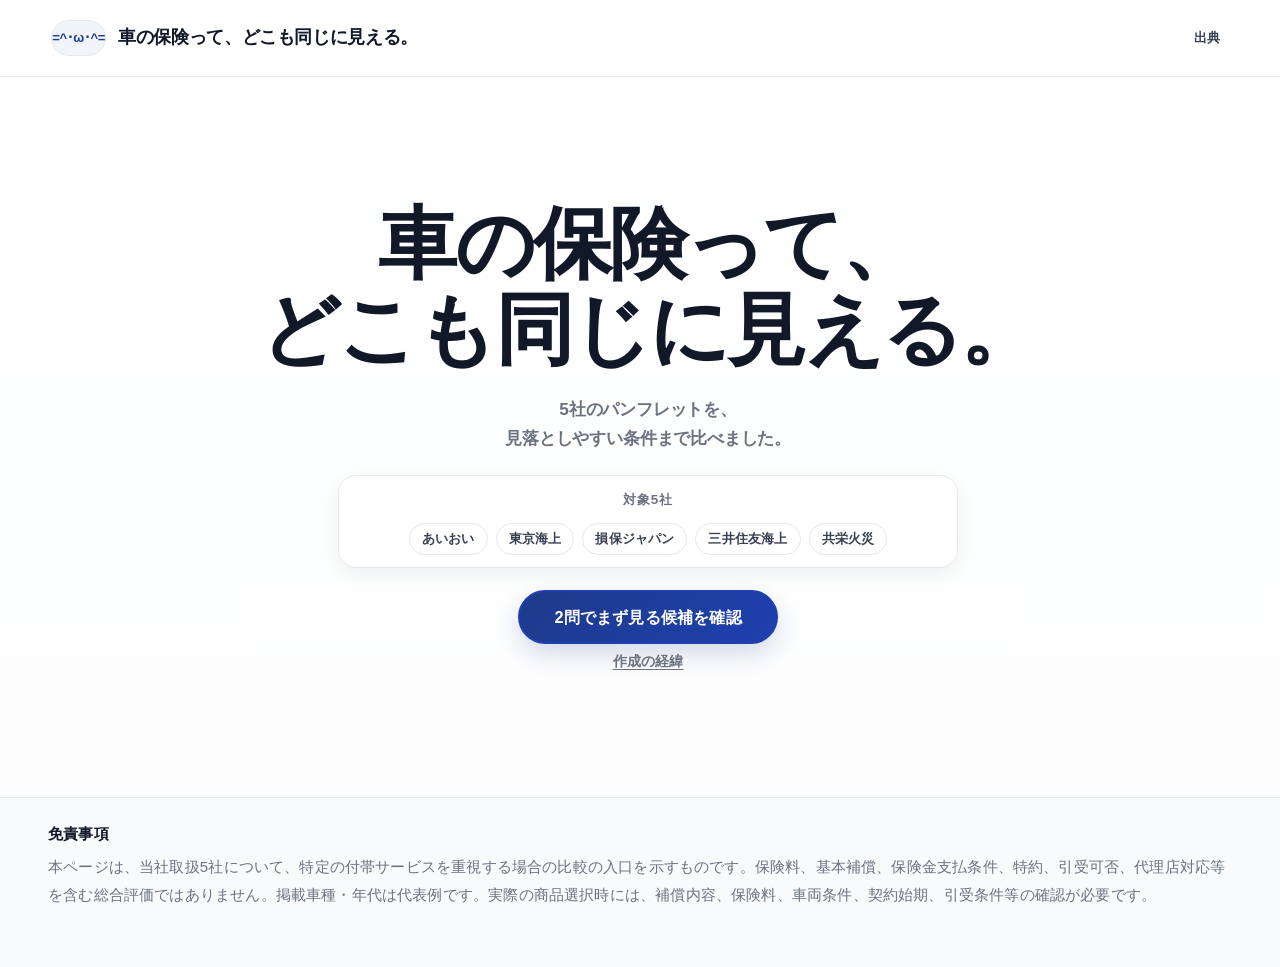
==== commit 27b8de50: "Refine top page first view layout" ====
--- a/index.html
+++ b/index.html
@@ -21,27 +21,29 @@
   <main>
     <section class="screen active hero" aria-labelledby="home-title">
       <div class="first-view">
-        <h1 id="home-title" class="hero-title">
-          <span>車の保険って、</span>
-          <span>どこも同じに見える。</span>
-        </h1>
-        <p class="hero-subtitle">
-          <span>5社のパンフレットを、</span>
-          <span>見落としやすい条件まで比べました。</span>
-        </p>
-        <div class="current-companies" aria-label="対象の保険会社">
-          <p class="current-companies-title">対象5社</p>
-          <ul class="company-chips">
-            <li>あいおい</li>
-            <li>東京海上</li>
-            <li>損保ジャパン</li>
-            <li>三井住友海上</li>
-            <li>共栄火災</li>
-          </ul>
-        </div>
-        <div class="hero-actions single-action">
-          <a class="primary-btn" href="cases.html">2問でまず見る候補を確認</a>
-          <a class="secondary-btn hero-sub-btn" href="background.html">作成の経緯</a>
+        <div class="home-hero-stack">
+          <h1 id="home-title" class="hero-title">
+            <span>車の保険って、</span>
+            <span>どこも同じに見える。</span>
+          </h1>
+          <p class="hero-subtitle">
+            <span>5社のパンフレットを、</span>
+            <span>見落としやすい条件まで比べました。</span>
+          </p>
+          <div class="current-companies" aria-label="対象の保険会社">
+            <p class="current-companies-title">対象5社</p>
+            <ul class="company-chips">
+              <li>あいおい</li>
+              <li>東京海上</li>
+              <li>損保ジャパン</li>
+              <li>三井住友海上</li>
+              <li>共栄火災</li>
+            </ul>
+          </div>
+          <div class="hero-actions single-action">
+            <a class="primary-btn" href="cases.html">2問でまず見る候補を確認</a>
+            <a class="hero-sub-link" href="background.html">作成の経緯</a>
+          </div>
         </div>
       </div>
     </section>
--- a/style.css
+++ b/style.css
@@ -963,3 +963,110 @@
     padding:8px 10px;
   }
 }
+
+/* Final top-page first-view layout */
+.page-home .first-view{
+  min-height:min(720px, calc(100svh - 69px));
+  padding:clamp(40px, 7vh, 72px) clamp(18px, 4vw, 32px);
+  display:grid;
+  place-items:center;
+  align-content:initial;
+  justify-items:initial;
+  gap:0;
+}
+.page-home .home-hero-stack{
+  width:min(100%, 760px);
+  margin-inline:auto;
+  display:grid;
+  justify-items:center;
+  text-align:center;
+  gap:clamp(14px, 2.6vh, 22px);
+}
+.page-home .hero-title{
+  width:min(100%, 10.5em);
+  max-width:10.5em;
+  font-size:clamp(3rem, 6.2vw, 5.4rem);
+  line-height:1.08;
+  letter-spacing:-.035em;
+  margin-inline:auto;
+}
+.page-home .hero-title span{
+  white-space:nowrap;
+  overflow-wrap:normal;
+}
+.page-home .hero-subtitle{
+  max-width:520px;
+  margin-inline:auto;
+  font-size:clamp(.95rem, 1.6vw, 1.08rem);
+  line-height:1.7;
+}
+.page-home .current-companies{
+  width:min(100%, 620px);
+  padding:12px 14px;
+  margin-inline:auto;
+}
+.page-home .single-action{
+  width:min(100%, 360px);
+  display:grid;
+  gap:8px;
+  justify-items:stretch;
+  margin-inline:auto;
+}
+.page-home .single-action .primary-btn{
+  width:100%;
+  min-height:52px;
+}
+.page-home .hero-sub-link{
+  color:var(--muted);
+  font-size:.86rem;
+  font-weight:800;
+  line-height:1.5;
+  text-decoration:underline;
+  text-underline-offset:.22em;
+}
+.page-home .hero-sub-link:hover{
+  color:var(--accent-strong);
+}
+@media(max-width:760px){
+  .page-home .first-view{
+    min-height:auto;
+    padding:26px 16px 30px;
+    display:block;
+  }
+  .page-home .home-hero-stack{
+    width:min(100%, 760px);
+    margin-inline:auto;
+    gap:clamp(14px, 2.6vh, 22px);
+  }
+  .page-home .hero-title{
+    width:min(100%, 10.5em);
+    max-width:10.5em;
+    font-size:clamp(1.78rem, 8.9vw, 2.35rem);
+    line-height:1.16;
+    letter-spacing:-.025em;
+  }
+  .page-home .hero-subtitle{
+    max-width:21em;
+    font-size:.9rem;
+    line-height:1.65;
+  }
+  .page-home .current-companies{
+    width:min(100%, 340px);
+    padding:10px 8px;
+    border-radius:14px;
+  }
+  .page-home .company-chips{
+    justify-content:center;
+    gap:6px;
+  }
+  .page-home .company-chips li{
+    min-height:26px;
+    padding:3px 8px;
+    font-size:.68rem;
+  }
+}
+@media(max-width:380px){
+  .page-home .hero-title{
+    font-size:clamp(1.72rem, 8.6vw, 2.05rem);
+  }
+}
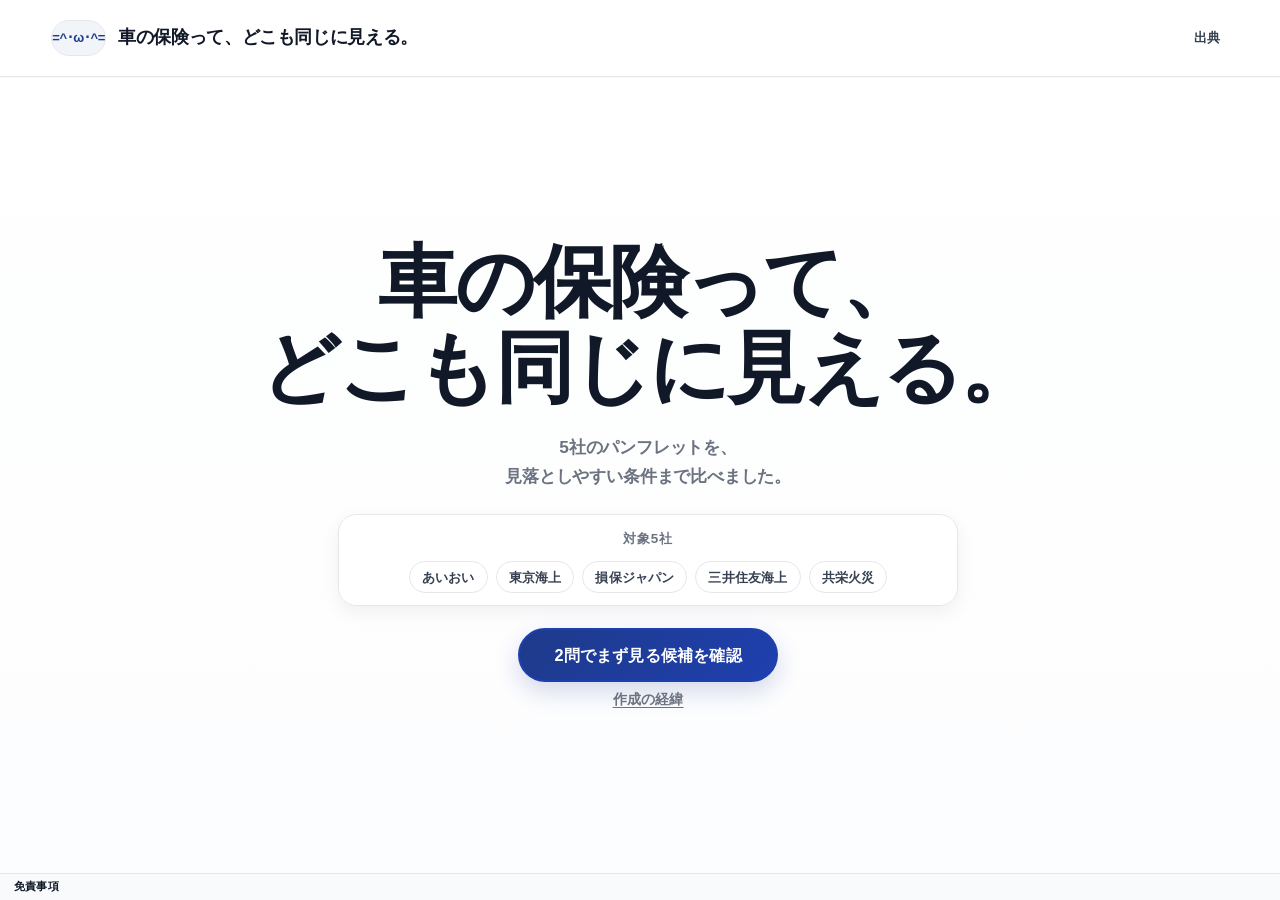
==== commit 2e8e4966: "Prevent home page vertical scrolling" ====
--- a/index.html
+++ b/index.html
@@ -1,5 +1,5 @@
 <!doctype html>
-<html lang="ja">
+<html lang="ja" class="home-root">
 <head>
   <meta charset="utf-8">
   <meta name="viewport" content="width=device-width, initial-scale=1">
--- a/style.css
+++ b/style.css
@@ -26,6 +26,11 @@
 }
 *{box-sizing:border-box}
 html{scroll-behavior:auto}
+html.home-root,
+html.home-root body{
+  height:100%;
+  overflow:hidden;
+}
 body{
   margin:0;
   min-height:100vh;
@@ -35,6 +40,13 @@
   font-size:18px;
   line-height:1.85;
   letter-spacing:.01em;
+}
+body.page-home{
+  height:100svh;
+  min-height:0;
+  overflow:hidden;
+  display:grid;
+  grid-template-rows:auto minmax(0,1fr) auto;
 }
 button,a{touch-action:manipulation}
 button{font:inherit}
@@ -163,8 +175,12 @@
   max-width:none;
   padding:0;
 }
+body.page-home main,
+body.page-home .hero{
+  min-height:0 !important;
+  overflow:hidden;
+}
 .first-view{
-  min-height:calc(100svh - 70px);
   display:grid;
   align-content:center;
   justify-items:center;
@@ -172,6 +188,11 @@
   padding:clamp(28px,5vw,56px) clamp(18px,4vw,48px);
   text-align:center;
 }
+body.page-home .first-view{
+  height:100%;
+  min-height:0 !important;
+  overflow:hidden;
+}
 .first-view h1{
   margin:0;
   font-size:clamp(4rem,12vw,8.6rem);
@@ -192,7 +213,6 @@
 }
 @media(max-width:760px){
   .first-view{
-    min-height:calc(100svh - 62px);
     align-items:center;
     padding:26px 18px 34px;
   }
@@ -280,8 +300,28 @@
 
 /* Title-only top page */
 .first-view{
-  min-height:calc(100svh - 69px);
   gap:clamp(28px,5vh,56px);
+}
+body.page-home main{
+  display:block;
+  min-width:0;
+}
+body.page-home .hero.active{
+  height:100%;
+}
+body.page-home .first-view{
+  padding:clamp(8px,2svh,24px) clamp(14px,4vw,40px);
+  gap:clamp(8px,1.8svh,18px);
+  align-content:center;
+}
+body.page-home .disclaimer{
+  margin:0;
+  padding:6px 14px calc(6px + env(safe-area-inset-bottom));
+  font-size:.68rem;
+  line-height:1.25;
+}
+body.page-home .disclaimer p{
+  display:none;
 }
 .single-action{
   align-items:center;
@@ -293,7 +333,6 @@
 }
 @media(max-width:760px){
   .first-view{
-    min-height:calc(100svh - 57px);
     gap:24px;
     padding:22px 18px 28px;
   }
@@ -435,7 +474,6 @@
 }
 @media(max-width:380px){
   .first-view{
-    min-height:calc(100svh - 57px);
     gap:16px;
   }
   .first-view h1,
@@ -755,7 +793,6 @@
   color:var(--accent);
 }
 .page-home .first-view{
-  min-height:calc(100svh - 69px);
   align-content:center;
   gap:clamp(18px,4vh,30px);
   padding:clamp(28px,5vw,56px) clamp(18px,4vw,48px);
@@ -828,7 +865,6 @@
 }
 @media(max-width:760px){
   .page-home .first-view{
-    min-height:calc(100svh - 57px);
     gap:clamp(14px,2.8vh,20px);
     padding:18px 16px 22px;
   }
@@ -966,13 +1002,14 @@
 
 /* Final top-page first-view layout */
 .page-home .first-view{
-  min-height:min(720px, calc(100svh - 69px));
-  padding:clamp(40px, 7vh, 72px) clamp(18px, 4vw, 32px);
+  height:100%;
+  min-height:0;
+  overflow:hidden;
+  padding:clamp(8px, 2svh, 24px) clamp(14px, 4vw, 40px);
   display:grid;
-  place-items:center;
-  align-content:initial;
-  justify-items:initial;
-  gap:0;
+  align-content:center;
+  justify-items:center;
+  gap:clamp(8px, 1.8svh, 18px);
 }
 .page-home .home-hero-stack{
   width:min(100%, 760px);
@@ -1029,9 +1066,9 @@
 }
 @media(max-width:760px){
   .page-home .first-view{
-    min-height:auto;
-    padding:26px 16px 30px;
-    display:block;
+    min-height:0;
+    padding:clamp(8px, 2svh, 24px) clamp(14px, 4vw, 40px);
+    display:grid;
   }
   .page-home .home-hero-stack{
     width:min(100%, 760px);
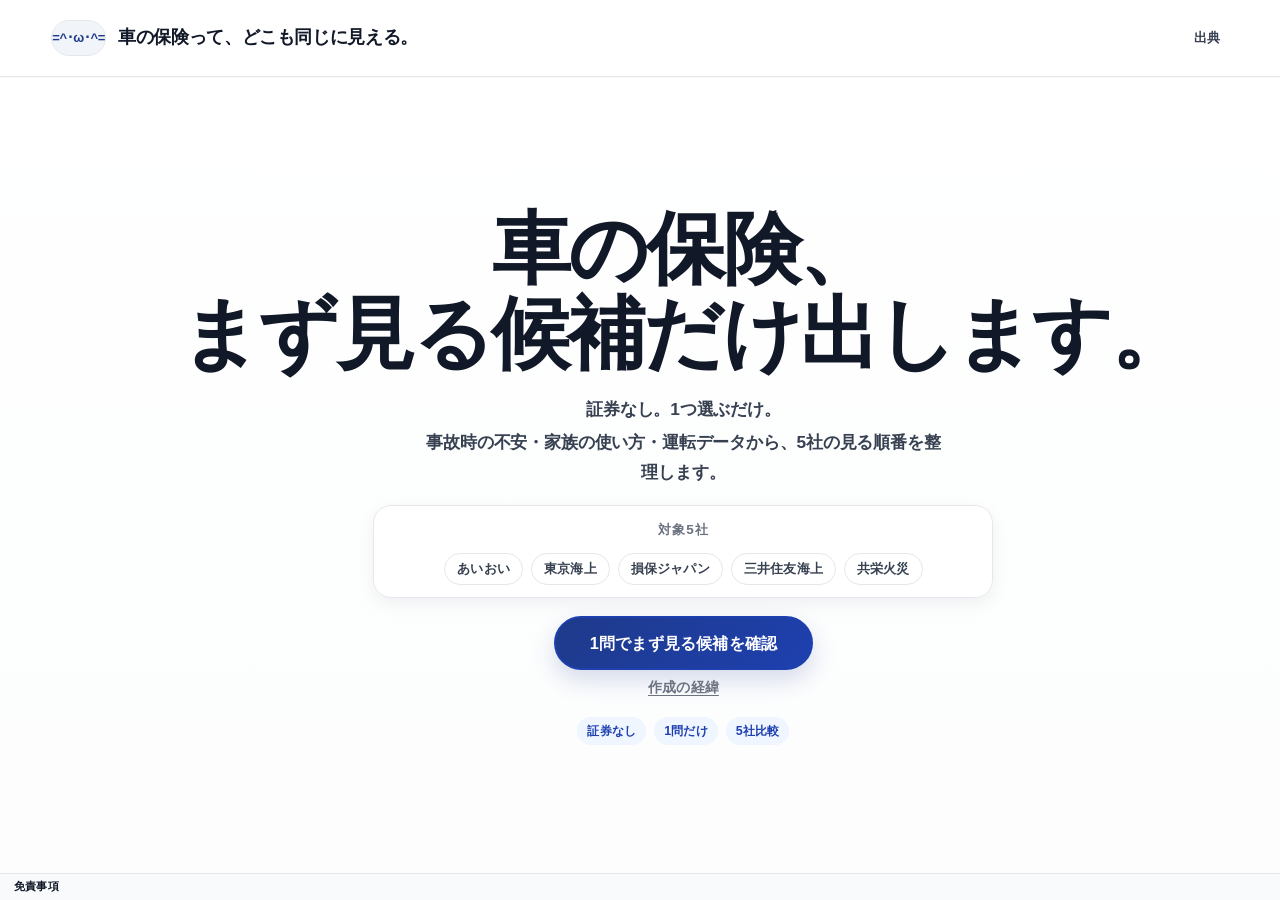
==== commit d8890a51: "Align home hero with one-question diagnosis" ====
--- a/index.html
+++ b/index.html
@@ -3,8 +3,8 @@
 <head>
   <meta charset="utf-8">
   <meta name="viewport" content="width=device-width, initial-scale=1">
-  <title>車の保険って、どこも同じに見える。</title>
-  <meta name="description" content="似ていて選びにくい自動車保険5社を、読者の場面ごとに整理するページです。">
+  <title>車の保険、まず見る候補だけ出します。</title>
+  <meta name="description" content="証券なし。1つ選ぶだけ。事故時の不安・家族の使い方・運転データから、自動車保険5社の見る順番を整理します。">
   <link rel="stylesheet" href="style.css">
 </head>
 <body class="page-home">
@@ -23,12 +23,12 @@
       <div class="first-view">
         <div class="home-hero-stack">
           <h1 id="home-title" class="hero-title">
-            <span>車の保険って、</span>
-            <span>どこも同じに見える。</span>
+            <span>車の保険、</span>
+            <span>まず見る候補だけ出します。</span>
           </h1>
           <p class="hero-subtitle">
-            <span>5社のパンフレットを、</span>
-            <span>見落としやすい条件まで比べました。</span>
+            <span>証券なし。1つ選ぶだけ。</span>
+            <span>事故時の不安・家族の使い方・運転データから、5社の見る順番を整理します。</span>
           </p>
           <div class="current-companies" aria-label="対象の保険会社">
             <p class="current-companies-title">対象5社</p>
@@ -41,9 +41,14 @@
             </ul>
           </div>
           <div class="hero-actions single-action">
-            <a class="primary-btn" href="cases.html">2問でまず見る候補を確認</a>
+            <a class="primary-btn" href="cases.html">1問でまず見る候補を確認</a>
             <a class="hero-sub-link" href="background.html">作成の経緯</a>
           </div>
+          <ul class="hero-proof-points" aria-label="診断の特徴">
+            <li>証券なし</li>
+            <li>1問だけ</li>
+            <li>5社比較</li>
+          </ul>
         </div>
       </div>
     </section>
--- a/style.css
+++ b/style.css
@@ -1107,3 +1107,793 @@
     font-size:clamp(1.72rem, 8.6vw, 2.05rem);
   }
 }
+
+/* One-path diagnosis result screen */
+.diagnosis-summary-screen.result-screen{
+  max-width:760px;
+}
+.diagnosis-summary-screen .top-result{
+  padding:22px;
+  margin-bottom:14px;
+}
+.diagnosis-summary-screen .top-result h2{
+  font-size:clamp(1.45rem,4vw,2.35rem);
+  margin:6px 0 0;
+}
+.diagnosis-summary-screen .diagnosis-result-section{
+  margin-top:12px;
+  padding:16px 18px;
+}
+.diagnosis-caution{
+  margin-top:14px;
+  padding:14px 16px;
+  border:1px solid #e5e7eb;
+  border-radius:16px;
+  background:#fff;
+  color:var(--slate-500);
+}
+.diagnosis-caution h2{
+  margin:0 0 6px;
+  color:var(--plum-900);
+  font-size:1rem;
+}
+.diagnosis-caution ul{
+  margin:0;
+  padding-left:1.2em;
+  font-size:.9rem;
+  line-height:1.65;
+}
+.diagnosis-result-actions{
+  grid-template-columns:1fr;
+}
+.text-link{
+  display:block;
+  width:max-content;
+  margin:14px auto 0;
+  border:0;
+  background:transparent;
+  color:var(--slate-500);
+  text-decoration:underline;
+  text-underline-offset:.18em;
+  font:inherit;
+  font-size:.88rem;
+  cursor:pointer;
+}
+.text-link:hover,
+.text-link:focus-visible{
+  color:var(--rose-600);
+}
+@media(max-width:760px){
+  .diagnosis-summary-screen.result-screen{
+    padding-top:18px;
+  }
+  .diagnosis-summary-screen > .eyebrow{
+    margin-bottom:4px;
+  }
+  .diagnosis-summary-screen #summary-title{
+    font-size:clamp(1.55rem,8vw,2.1rem);
+    margin-bottom:12px;
+  }
+  .diagnosis-summary-screen section h2,
+  .diagnosis-result-section h2{
+    font-size:1rem;
+    margin-bottom:6px;
+  }
+  .diagnosis-summary-screen .top-result{
+    padding:14px 16px;
+    margin-bottom:10px;
+  }
+  .diagnosis-summary-screen .top-result h2{
+    font-size:1.22rem;
+    line-height:1.35;
+  }
+  .diagnosis-summary-screen .badge{
+    font-size:.78rem;
+    padding:3px 10px;
+  }
+  .diagnosis-summary-screen .diagnosis-result-section{
+    margin-top:10px;
+    padding:12px 14px;
+  }
+  .diagnosis-summary-screen .diagnosis-result-section ul{
+    margin-top:4px;
+    line-height:1.55;
+  }
+  .diagnosis-caution{
+    margin-top:10px;
+    padding:10px 12px;
+  }
+  .diagnosis-caution ul{
+    font-size:.78rem;
+    line-height:1.45;
+  }
+  .diagnosis-result-actions{
+    margin-top:14px;
+  }
+  .text-link{
+    margin-top:10px;
+    font-size:.8rem;
+  }
+}
+.diagnosis-summary-screen .top-result:after{
+  display:none;
+}
+
+/* Cases diagnosis result information architecture */
+.result-conclusion-card{
+  margin:22px 0 18px;
+  padding:clamp(20px,4vw,30px);
+  border:1px solid #bfdbfe;
+  border-radius:24px;
+  background:linear-gradient(135deg,#eff6ff 0%,#fff 72%);
+  box-shadow:0 16px 36px rgba(37,99,235,.10);
+}
+.result-conclusion-label{
+  display:inline-flex;
+  margin:0 0 10px;
+  padding:5px 10px;
+  border-radius:999px;
+  background:#2563eb;
+  color:#fff;
+  font-size:.78rem;
+  font-weight:900;
+  letter-spacing:.06em;
+}
+.result-conclusion-card h2{
+  margin:0 0 10px;
+  color:#0f172a;
+  font-size:clamp(1.55rem,5vw,2.2rem);
+  line-height:1.25;
+}
+.result-conclusion-card p:last-child{
+  margin:0;
+  color:#334155;
+  font-size:clamp(1rem,3vw,1.12rem);
+  line-height:1.75;
+  font-weight:800;
+}
+.reason-card-list{
+  display:grid;
+  gap:10px;
+  margin-top:12px;
+}
+.reason-row-card{
+  display:flex;
+  align-items:flex-start;
+  gap:10px;
+  padding:13px 14px;
+  border:1px solid #dbeafe;
+  border-radius:16px;
+  background:#fff;
+}
+.reason-row-card span{
+  display:inline-grid;
+  place-items:center;
+  flex:0 0 24px;
+  width:24px;
+  height:24px;
+  border-radius:999px;
+  background:#2563eb;
+  color:#fff;
+  font-size:.8rem;
+  font-weight:900;
+}
+.reason-row-card p{
+  margin:0;
+  color:#0f172a;
+  font-size:1rem;
+  line-height:1.55;
+  font-weight:850;
+}
+.competitor-comparison,
+.other-fit-section{
+  margin-top:18px;
+  padding:clamp(16px,3vw,22px);
+  border:1px solid #e5e7eb;
+  border-radius:20px;
+  background:#fff;
+}
+.section-heading-row{
+  display:flex;
+  align-items:flex-end;
+  justify-content:space-between;
+  gap:14px;
+  margin-bottom:12px;
+}
+.section-heading-row h2,
+.other-fit-section h2{
+  margin:0;
+  font-size:clamp(1.12rem,3.8vw,1.45rem);
+}
+.section-heading-row p{
+  margin:0;
+  color:#64748b;
+  font-size:.88rem;
+  font-weight:700;
+}
+.comparison-table-wrap{
+  overflow-x:visible;
+}
+.result-comparison-table{
+  width:100%;
+  border-collapse:separate;
+  border-spacing:0;
+  table-layout:fixed;
+  overflow:hidden;
+  border:1px solid #e5e7eb;
+  border-radius:16px;
+  font-size:clamp(.82rem,2.5vw,.98rem);
+}
+.result-comparison-table th,
+.result-comparison-table td{
+  padding:10px 6px;
+  border-right:1px solid #e5e7eb;
+  border-bottom:1px solid #e5e7eb;
+  text-align:center;
+  vertical-align:middle;
+}
+.result-comparison-table th:last-child,
+.result-comparison-table td:last-child{border-right:0}
+.result-comparison-table tbody tr:last-child th,
+.result-comparison-table tbody tr:last-child td{border-bottom:0}
+.result-comparison-table thead th{
+  background:#f8fafc;
+  color:#0f172a;
+  font-weight:900;
+}
+.result-comparison-table tbody th{
+  background:#fff;
+  color:#334155;
+  font-weight:900;
+  text-align:left;
+}
+.result-comparison-table td{
+  color:#1d4ed8;
+  font-size:1.08rem;
+  font-weight:950;
+}
+.result-comparison-table .is-highlighted{
+  background:#dbeafe;
+}
+.comparison-note{
+  margin:10px 0 0;
+  color:#64748b;
+  font-size:.88rem;
+  line-height:1.6;
+}
+.other-fit-list ul{
+  display:grid;
+  gap:10px;
+  margin:12px 0 0;
+  padding:0;
+  list-style:none;
+}
+.other-fit-list li{
+  padding:12px 14px;
+  border-left:4px solid #2563eb;
+  border-radius:14px;
+  background:#f8fafc;
+  color:#0f172a;
+  font-weight:800;
+  line-height:1.55;
+}
+@media(max-width:760px){
+  .section-heading-row{display:block}
+  .section-heading-row p{margin-top:6px}
+  .result-comparison-table{font-size:.76rem}
+  .result-comparison-table th,
+  .result-comparison-table td{padding:8px 4px}
+  .result-comparison-table tbody th{font-size:.72rem}
+  .result-comparison-table td{font-size:.98rem}
+}
+@media(max-width:380px){
+  .competitor-comparison{padding:12px 10px}
+  .result-comparison-table{font-size:.7rem}
+  .result-comparison-table th,
+  .result-comparison-table td{padding:7px 3px}
+  .result-comparison-table tbody th{font-size:.68rem}
+  .result-comparison-table td{font-size:.92rem}
+}
+
+/* Final mobile readability pass for the public diagnosis result screen */
+@media(max-width:480px){
+  .page-cases .diagnosis-summary-screen.result-screen{
+    padding:16px clamp(14px,4vw,18px) 40px;
+  }
+  .page-cases .diagnosis-summary-screen #summary-title{
+    font-size:clamp(1.55rem,7.2vw,2rem);
+    line-height:1.28;
+    letter-spacing:-.035em;
+  }
+  .result-conclusion-card{
+    margin:16px 0 14px;
+    padding:18px 16px;
+    border-radius:20px;
+  }
+  .result-conclusion-label{
+    margin-bottom:8px;
+    font-size:.72rem;
+  }
+  .result-conclusion-card h2{
+    font-size:clamp(1.32rem,6.2vw,1.7rem);
+    line-height:1.34;
+  }
+  .result-conclusion-card p:last-child{
+    font-size:.94rem;
+    line-height:1.65;
+  }
+  .diagnosis-summary-screen .top-result{
+    padding:13px 14px;
+  }
+  .reason-card-list{
+    gap:8px;
+  }
+  .reason-row-card{
+    gap:9px;
+    padding:11px 12px;
+    border-radius:14px;
+  }
+  .reason-row-card span{
+    flex-basis:22px;
+    width:22px;
+    height:22px;
+    font-size:.74rem;
+  }
+  .reason-row-card p{
+    font-size:.94rem;
+    line-height:1.48;
+  }
+  .competitor-comparison,
+  .other-fit-section{
+    margin-top:14px;
+    padding:14px 12px;
+    border-radius:18px;
+  }
+  .section-heading-row h2,
+  .other-fit-section h2{
+    font-size:1.04rem;
+    line-height:1.45;
+  }
+  .section-heading-row p,
+  .comparison-note{
+    font-size:.76rem;
+    line-height:1.55;
+  }
+  .comparison-table-wrap{
+    overflow-x:hidden;
+  }
+  .result-comparison-table{
+    table-layout:fixed;
+    font-size:.72rem;
+    line-height:1.28;
+  }
+  .result-comparison-table th,
+  .result-comparison-table td{
+    padding:8px 3px;
+    word-break:keep-all;
+    overflow-wrap:normal;
+  }
+  .result-comparison-table thead th:first-child,
+  .result-comparison-table tbody th{
+    width:24%;
+  }
+  .result-comparison-table thead th:not(:first-child),
+  .result-comparison-table td{
+    width:15.2%;
+  }
+  .result-comparison-table thead th{
+    font-size:.66rem;
+    line-height:1.25;
+  }
+  .result-comparison-table tbody th{
+    font-size:.7rem;
+    line-height:1.32;
+  }
+  .result-comparison-table td{
+    font-size:.98rem;
+    line-height:1;
+  }
+  .other-fit-list ul{
+    gap:8px;
+  }
+  .other-fit-list li{
+    padding:10px 11px;
+    border-left-width:3px;
+    border-radius:12px;
+    font-size:.88rem;
+    line-height:1.5;
+  }
+  .diagnosis-caution{
+    border-radius:14px;
+  }
+  .diagnosis-result-actions .primary-btn{
+    min-height:52px;
+    padding:12px 18px;
+    white-space:normal;
+    line-height:1.35;
+  }
+}
+@media(max-width:380px){
+  .result-conclusion-card{
+    padding:16px 14px;
+  }
+  .competitor-comparison,
+  .other-fit-section{
+    padding:12px 10px;
+  }
+  .result-comparison-table{
+    font-size:.68rem;
+  }
+  .result-comparison-table th,
+  .result-comparison-table td{
+    padding:7px 2px;
+  }
+  .result-comparison-table thead th{
+    font-size:.61rem;
+  }
+  .result-comparison-table tbody th{
+    font-size:.66rem;
+  }
+  .result-comparison-table td{
+    font-size:.9rem;
+  }
+}
+
+/* Public cases result mobile polish */
+@media(max-width:480px){
+  .page-cases .diagnosis-summary-screen.result-screen{
+    max-width:100%;
+    padding-inline:max(15px,env(safe-area-inset-left));
+    overflow-x:hidden;
+  }
+  .page-cases .diagnosis-summary-screen > section{
+    max-width:100%;
+  }
+  .page-cases .result-conclusion-card{
+    border-width:2px;
+    box-shadow:0 14px 30px rgba(37,99,235,.16);
+  }
+  .page-cases .result-conclusion-card h2{
+    margin-bottom:8px;
+    letter-spacing:-.025em;
+  }
+  .page-cases .diagnosis-summary-screen .diagnosis-result-section{
+    padding:14px 12px;
+  }
+  .page-cases .diagnosis-summary-screen .diagnosis-result-section h2,
+  .page-cases .section-heading-row h2,
+  .page-cases .other-fit-section h2{
+    margin-bottom:10px;
+  }
+  .page-cases .reason-row-card{
+    align-items:center;
+    min-height:50px;
+  }
+  .page-cases .reason-row-card p{
+    line-height:1.38;
+  }
+  .page-cases .competitor-comparison{
+    padding:14px 10px 15px;
+  }
+  .page-cases .comparison-table-wrap{
+    margin-inline:-2px;
+  }
+  .page-cases .result-comparison-table{
+    border-radius:14px;
+  }
+  .page-cases .result-comparison-table th,
+  .page-cases .result-comparison-table td{
+    min-width:0;
+    white-space:normal;
+  }
+  .page-cases .result-comparison-table .is-highlighted{
+    box-shadow:inset 0 0 0 999px rgba(37,99,235,.08);
+  }
+  .page-cases .other-fit-list li{
+    border-left-color:#94a3b8;
+    background:#f8fafc;
+    color:#334155;
+    padding:10px 11px;
+    line-height:1.48;
+    font-size:.86rem;
+    font-weight:750;
+  }
+  .page-cases .diagnosis-result-actions{
+    position:static;
+    z-index:5;
+    margin:18px 0 0;
+    padding:0;
+    background:transparent;
+  }
+  .page-cases .diagnosis-result-actions .primary-btn{
+    min-height:52px;
+    border-radius:18px;
+    box-shadow:0 10px 22px rgba(30,58,138,.16);
+    font-size:.96rem;
+  }
+  .detail-open .case-detail-sheet{
+    padding-inline:10px;
+  }
+  .detail-open .case-detail-panel{
+    padding:18px 14px 24px;
+  }
+  .detail-open .case-detail-panel h1{
+    font-size:1.42rem;
+  }
+  .detail-open .conclusion-box{
+    padding:16px 14px;
+  }
+  .detail-open .reason-line{
+    line-height:1.55;
+  }
+  .detail-open .accordion-stack summary{
+    min-height:52px;
+    padding:13px 14px;
+    font-size:.96rem;
+  }
+  .detail-open .accordion-stack summary:after{
+    min-width:30px;
+    height:30px;
+  }
+  .detail-open .accordion-stack details>*:not(summary){
+    margin:14px;
+  }
+}
+@media(max-width:380px){
+  .page-cases .diagnosis-summary-screen.result-screen{
+    padding-inline:12px;
+  }
+  .page-cases .result-conclusion-card{
+    margin-top:14px;
+    padding:15px 13px;
+  }
+  .page-cases .result-conclusion-card h2{
+    font-size:1.25rem;
+  }
+  .page-cases .reason-row-card p{
+    font-size:.91rem;
+  }
+  .page-cases .competitor-comparison,
+  .page-cases .other-fit-section{
+    padding-inline:9px;
+  }
+  .page-cases .result-comparison-table thead th:first-child,
+  .page-cases .result-comparison-table tbody th{
+    width:23%;
+  }
+  .page-cases .result-comparison-table thead th:not(:first-child),
+  .page-cases .result-comparison-table td{
+    width:15.4%;
+  }
+  .page-cases .diagnosis-result-actions{
+    margin-inline:0;
+    padding-inline:0;
+  }
+  .page-cases .diagnosis-result-actions .primary-btn{
+    min-height:50px;
+    padding-inline:12px;
+    font-size:.92rem;
+  }
+  .detail-open .case-detail-panel{
+    padding-inline:12px;
+  }
+}
+
+/* Cases page: make the result easier to scan on narrow phones. */
+.reason-row-card p strong{
+  display:block;
+  margin-bottom:2px;
+  color:#0f172a;
+  font-weight:950;
+}
+.reason-row-card p small{
+  display:block;
+  color:#475569;
+  font-size:.88rem;
+  line-height:1.55;
+  font-weight:700;
+}
+.detail-reason-section ul{
+  margin-top:8px;
+}
+@media(max-width:480px){
+  .reason-row-card p small{
+    font-size:.8rem;
+    line-height:1.45;
+  }
+  .result-comparison-table,
+  .result-comparison-table thead,
+  .result-comparison-table tbody,
+  .result-comparison-table tr,
+  .result-comparison-table th,
+  .result-comparison-table td{
+    display:block;
+    width:100%!important;
+  }
+  .result-comparison-table{
+    border:0;
+    border-radius:0;
+    overflow:visible;
+    background:transparent;
+    font-size:1rem;
+  }
+  .result-comparison-table thead{
+    display:none;
+  }
+  .result-comparison-table tbody tr{
+    margin-top:10px;
+    padding:10px;
+    border:1px solid #e5e7eb;
+    border-radius:14px;
+    background:#fff;
+  }
+  .result-comparison-table tbody tr:first-child{
+    margin-top:0;
+  }
+  .result-comparison-table tbody th{
+    padding:0 0 8px;
+    border:0;
+    background:transparent;
+    color:#0f172a;
+    font-size:.9rem;
+    line-height:1.4;
+  }
+  .result-comparison-table tbody td{
+    display:grid;
+    grid-template-columns:minmax(5.5em,1fr) auto;
+    align-items:center;
+    gap:8px;
+    min-height:34px;
+    padding:6px 8px;
+    border:0;
+    border-top:1px solid #eef2f7;
+    border-radius:0;
+    background:transparent;
+    color:#1d4ed8;
+    font-size:1rem;
+    line-height:1;
+    text-align:right;
+  }
+  .result-comparison-table tbody td::before{
+    content:attr(data-company);
+    color:#334155;
+    font-size:.78rem;
+    font-weight:900;
+    line-height:1.3;
+    text-align:left;
+  }
+  .result-comparison-table tbody td.is-highlighted{
+    margin:4px 0;
+    border-top:0;
+    border-radius:10px;
+    background:#dbeafe;
+  }
+}
+
+/* Final cases-detail narrow-phone polish */
+@media(max-width:480px){
+  .page-cases .result-comparison-table tbody tr{
+    padding:12px;
+  }
+  .page-cases .result-comparison-table tbody th{
+    padding-bottom:9px;
+    font-size:.92rem;
+  }
+  .page-cases .result-comparison-table tbody td{
+    grid-template-columns:minmax(6.2em,1fr) auto;
+    min-height:36px;
+    padding:7px 9px;
+  }
+  .page-cases .result-comparison-table tbody td::before{
+    font-size:.8rem;
+  }
+  .detail-open .conclusion-text,
+  .detail-open .company-compare-card p,
+  .detail-open .evidence-card h3,
+  .detail-open .evidence-reason{
+    line-height:1.6;
+  }
+}
+@media(max-width:390px){
+  .page-cases .reason-row-card{
+    gap:8px;
+    padding:10px;
+  }
+  .page-cases .result-comparison-table tbody tr{
+    padding:10px;
+  }
+  .page-cases .result-comparison-table tbody td{
+    grid-template-columns:minmax(5.8em,1fr) auto;
+    padding-inline:8px;
+  }
+}
+@media(max-width:360px){
+  .page-cases .diagnosis-summary-screen.result-screen{
+    padding-inline:10px;
+  }
+  .page-cases .result-conclusion-card,
+  .page-cases .diagnosis-summary-screen .diagnosis-result-section,
+  .page-cases .competitor-comparison,
+  .page-cases .other-fit-section{
+    padding-inline:10px;
+  }
+  .page-cases .result-comparison-table tbody td::before{
+    font-size:.76rem;
+  }
+  .page-cases .other-fit-list li{
+    font-size:.84rem;
+  }
+}
+
+/* Home first-view diagnosis alignment */
+body.page-home .home-hero-stack{
+  display:grid;
+  justify-items:center;
+  gap:clamp(10px,2svh,18px);
+  width:min(100%,920px);
+}
+body.page-home .hero-title{
+  width:min(100%,12.8em);
+  max-width:12.8em;
+}
+body.page-home .hero-title span:last-child{
+  white-space:normal;
+}
+.hero-subtitle{
+  display:grid;
+  gap:4px;
+  max-width:720px;
+  margin:0;
+  color:var(--plum-700);
+  font-size:clamp(.94rem,2.1vw,1.08rem);
+  font-weight:800;
+  line-height:1.75;
+}
+.hero-subtitle span{
+  display:block;
+}
+.hero-proof-points{
+  display:flex;
+  flex-wrap:wrap;
+  justify-content:center;
+  gap:8px;
+  margin:0;
+  padding:0;
+  list-style:none;
+}
+.hero-proof-points li{
+  display:inline-flex;
+  align-items:center;
+  min-height:28px;
+  padding:4px 10px;
+  border-radius:999px;
+  background:var(--rose-100);
+  color:var(--rose-600);
+  font-size:.78rem;
+  font-weight:900;
+  line-height:1.3;
+}
+@media(max-width:760px){
+  body.page-home .home-hero-stack{
+    gap:clamp(8px,1.8svh,14px);
+  }
+  .hero-subtitle{
+    font-size:.88rem;
+    line-height:1.58;
+    gap:2px;
+  }
+  .hero-proof-points{
+    gap:6px;
+  }
+  .hero-proof-points li{
+    min-height:24px;
+    padding:3px 8px;
+    font-size:.7rem;
+  }
+}
+@media(max-width:380px){
+  .hero-subtitle{
+    font-size:.8rem;
+    line-height:1.48;
+  }
+}
